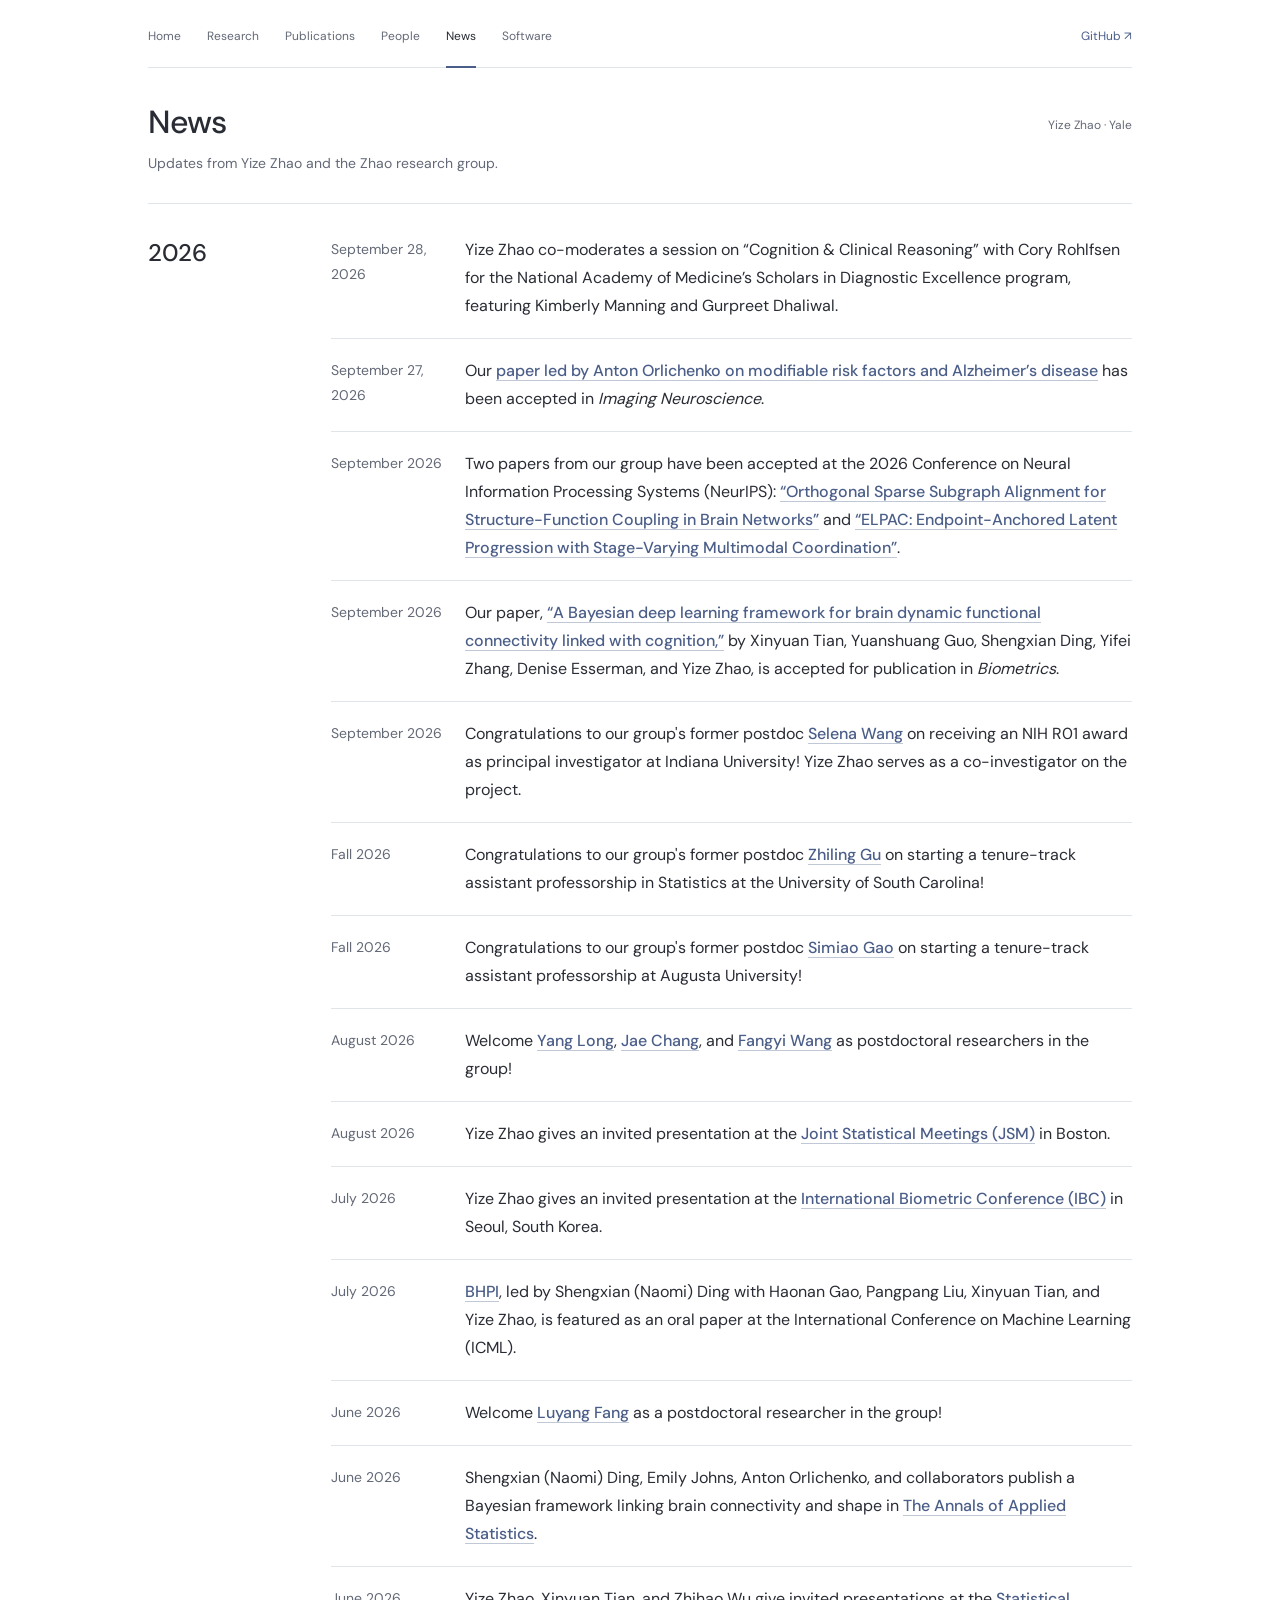
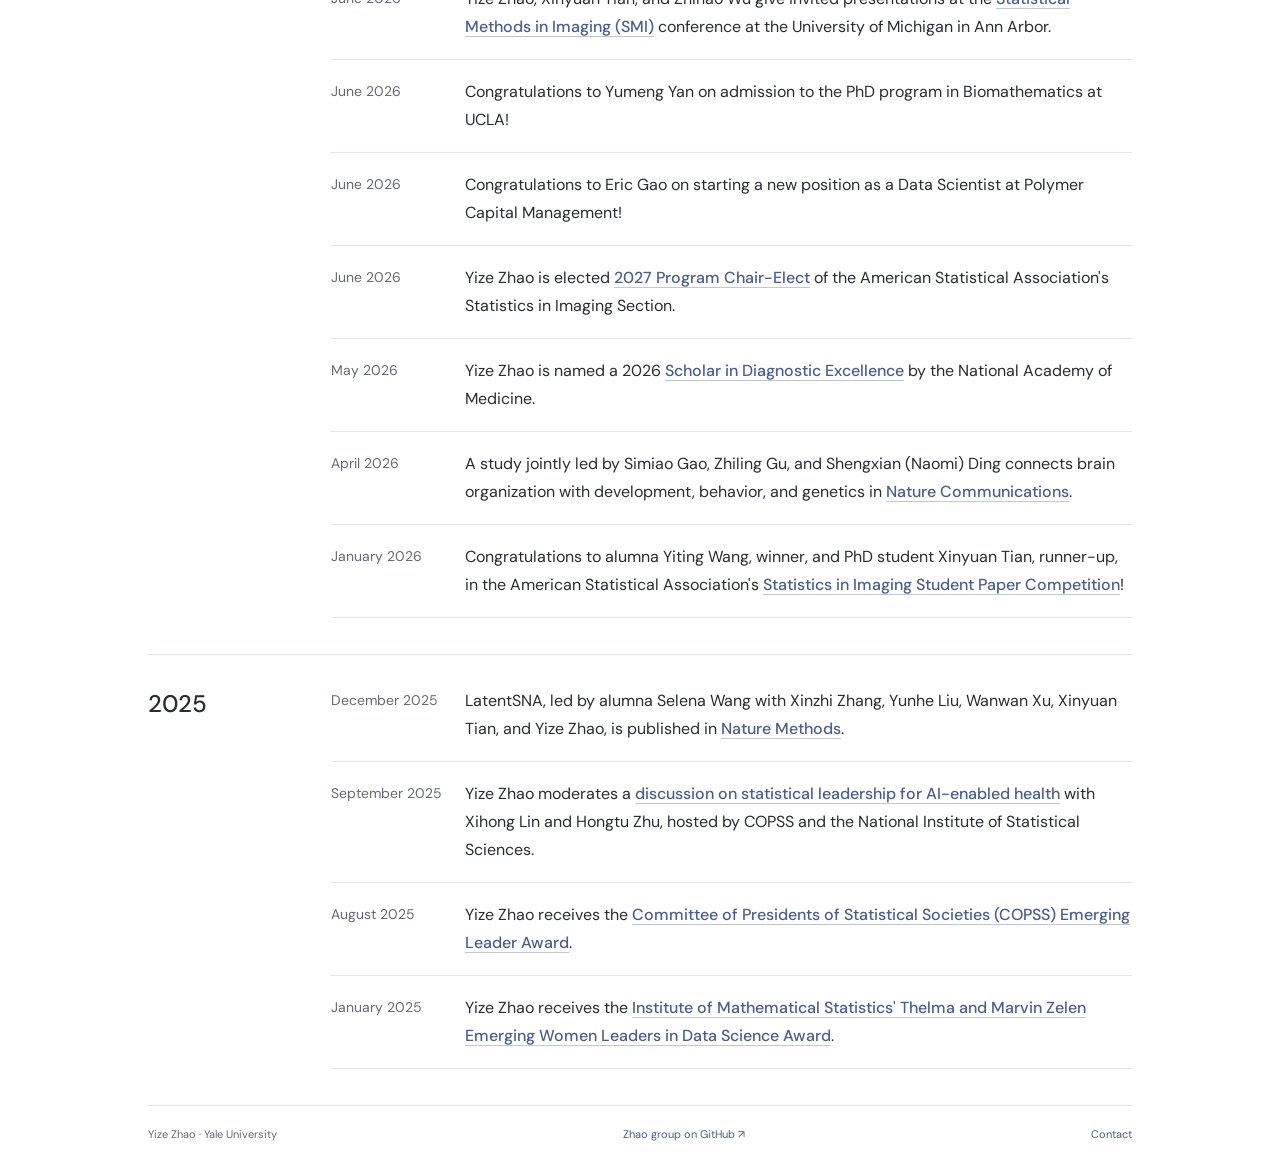
==== news/index.html @ 52394266 "Update Imaging Neuroscience acceptance and NAM session news" ====
<!doctype html>
<html lang="en">
<head>
  <meta charset="utf-8">
  <meta name="viewport" content="width=device-width, initial-scale=1">
  <title>News | Yize Zhao</title>
  <meta name="description" content="Research news, publications, and honors from Yize Zhao and the Zhao group.">
  <link rel="canonical" href="https://www.yizezhao.com/news/">
  <meta property="og:title" content="News | Yize Zhao">
  <meta property="og:description" content="Research news, publications, and honors from Yize Zhao and the Zhao group.">
  <meta property="og:type" content="website">
  <meta property="og:url" content="https://www.yizezhao.com/news/">
  <link rel="icon" type="image/svg+xml" href="/assets/favicon.svg">
  <link rel="stylesheet" href="/assets/site.css">
  <script src="/assets/site.js" defer></script>
</head>
<body>
<a class="skip-link" href="#main-content">Skip to content</a>
<div id="zhao-people-scope" aria-label="Yize Zhao academic website"><div class="z-shell">
<nav aria-label="Personal website navigation" class="z-nav">
<a data-page="home" href="/">Home</a>
<a data-page="research" href="/research/">Research</a>
<a data-page="publications" href="/publications/">Publications</a>
<a data-page="people" href="/team-4/">People</a>
<a aria-current="page" data-page="news" href="/news/">News</a>
<a data-page="software" href="/software/">Software</a>
<a href="https://github.com/Zhao-team" rel="noopener" target="_blank">GitHub ↗</a>
</nav>
<main id="main-content">




<div class="z-page" data-panel="news">
<header class="z-page-header"><div><h1 class="z-page-title">News</h1><p class="z-page-intro">Updates from Yize Zhao and the Zhao research group.</p></div><span class="z-page-byline">Yize Zhao · Yale</span></header>
<section aria-labelledby="news-2026" class="z-section z-news">
<div class="z-section-label"><h2 id="news-2026">2026</h2></div>
<div class="z-news-content"><ol class="z-news-list"><li id="nam-cognition-clinical-reasoning-2026"><time datetime="2026-09-28">September 28, 2026</time><p>Yize Zhao co-moderates a session on “Cognition &amp; Clinical Reasoning” with Cory Rohlfsen for the National Academy of Medicine’s Scholars in Diagnostic Excellence program, featuring Kimberly Manning and Gurpreet Dhaliwal.</p></li>
<li id="imag-acceptance-2026"><time datetime="2026-09-27">September 27, 2026</time><p>Our <a href="/publications/#orlichenko-imaging-neuroscience-2026">paper led by Anton Orlichenko on modifiable risk factors and Alzheimer’s disease</a> has been accepted in <em>Imaging Neuroscience</em>.</p></li>
<li id="neurips-2026"><time datetime="2026-09">September 2026</time><p>Two papers from our group have been accepted at the 2026 Conference on Neural Information Processing Systems (NeurIPS): <a href="/publications/#gao-neurips-2026">“Orthogonal Sparse Subgraph Alignment for Structure-Function Coupling in Brain Networks”</a> and <a href="/publications/#ding-neurips-2026">“ELPAC: Endpoint-Anchored Latent Progression with Stage-Varying Multimodal Coordination”</a>.</p></li>
<li><time datetime="2026-09">September 2026</time><p>Our paper, <a href="/publications/#tian-biometrics-2026">“A Bayesian deep learning framework for brain dynamic functional connectivity linked with cognition,”</a> by Xinyuan Tian, Yuanshuang Guo, Shengxian Ding, Yifei Zhang, Denise Esserman, and Yize Zhao, is accepted for publication in <em>Biometrics</em>.</p></li>
<li><time datetime="2026-09">September 2026</time><p>Congratulations to our group's former postdoc <a href="https://selenashuowang.github.io/cv/" rel="noopener" target="_blank">Selena Wang</a> on receiving an NIH R01 award as principal investigator at Indiana University! Yize Zhao serves as a co-investigator on the project.</p></li>
<li><time datetime="2026">Fall 2026</time><p>Congratulations to our group's former postdoc <a href="https://www.guzhiling.com/" rel="noopener" target="_blank">Zhiling Gu</a> on starting a tenure-track assistant professorship in Statistics at the University of South Carolina!</p></li>
<li><time datetime="2026">Fall 2026</time><p>Congratulations to our group's former postdoc <a href="https://www.augusta.edu/sph/faculty" rel="noopener" target="_blank">Simiao Gao</a> on starting a tenure-track assistant professorship at Augusta University!</p></li>
<li><time datetime="2026-08">August 2026</time><p>Welcome <a href="https://ylong-chn.github.io/" rel="noopener" target="_blank">Yang Long</a>, <a href="https://jaehochang92.github.io/" rel="noopener" target="_blank">Jae Chang</a>, and <a href="https://fw258.github.io/" rel="noopener" target="_blank">Fangyi Wang</a> as postdoctoral researchers in the group!</p></li>
<li><time datetime="2026-08">August 2026</time><p>Yize Zhao gives an invited presentation at the <a href="https://ww3.aievolution.com/JSMAnnual2026/Events/viewEv?ev=5503" rel="noopener" target="_blank">Joint Statistical Meetings (JSM)</a> in Boston.</p></li>
<li><time datetime="2026-07">July 2026</time><p>Yize Zhao gives an invited presentation at the <a href="https://www.ibc2026.org/ibc2026/events/is26" rel="noopener" target="_blank">International Biometric Conference (IBC)</a> in Seoul, South Korea.</p></li>
<li><time datetime="2026-07">July 2026</time><p><a href="https://naomi-ding.github.io/BHPI/" rel="noopener" target="_blank">BHPI</a>, led by Shengxian (Naomi) Ding with Haonan Gao, Pangpang Liu, Xinyuan Tian, and Yize Zhao, is featured as an oral paper at the International Conference on Machine Learning (ICML).</p></li>
<li><time datetime="2026-06">June 2026</time><p>Welcome <a href="https://luyangfang.github.io/" rel="noopener" target="_blank">Luyang Fang</a> as a postdoctoral researcher in the group!</p></li>
<li><time datetime="2026-06">June 2026</time><p>Shengxian (Naomi) Ding, Emily Johns, Anton Orlichenko, and collaborators publish a Bayesian framework linking brain connectivity and shape in <a href="https://doi.org/10.1214/26-AOAS2154" rel="noopener" target="_blank">The Annals of Applied Statistics</a>.</p></li>
<li><time datetime="2026-06">June 2026</time><p>Yize Zhao, Xinyuan Tian, and Zhihao Wu give invited presentations at the <a href="https://asa-sii.github.io/website/ASA-SII-2026/" rel="noopener" target="_blank">Statistical Methods in Imaging (SMI)</a> conference at the University of Michigan in Ann Arbor.</p></li>
<li><time datetime="2026-06">June 2026</time><p>Congratulations to Yumeng Yan on admission to the PhD program in Biomathematics at UCLA!</p></li>
<li><time datetime="2026-06">June 2026</time><p>Congratulations to Eric Gao on starting a new position as a Data Scientist at Polymer Capital Management!</p></li>
<li><time datetime="2026-06">June 2026</time><p>Yize Zhao is elected <a href="https://www.amstat.org/docs/default-source/amstat-documents/2026-asa-election-results.pdf?sfvrsn=d8f9cc59_1" rel="noopener" target="_blank">2027 Program Chair-Elect</a> of the American Statistical Association's Statistics in Imaging Section.</p></li>
<li><time datetime="2026-05">May 2026</time><p>Yize Zhao is named a 2026 <a href="https://nam.edu/news-and-insights/national-academy-of-medicine-names-10-scholars-in-diagnostic-excellence-for-2026/" rel="noopener" target="_blank">Scholar in Diagnostic Excellence</a> by the National Academy of Medicine.</p></li>
<li><time datetime="2026-04">April 2026</time><p>A study jointly led by Simiao Gao, Zhiling Gu, and Shengxian (Naomi) Ding connects brain organization with development, behavior, and genetics in <a href="https://www.nature.com/articles/s41467-026-71719-y" rel="noopener" target="_blank">Nature Communications</a>.</p></li>
<li><time datetime="2026-01">January 2026</time><p>Congratulations to alumna Yiting Wang, winner, and PhD student Xinyuan Tian, runner-up, in the American Statistical Association's <a href="https://www.statsinimaging.org/jsm_competitions/" rel="noopener" target="_blank">Statistics in Imaging Student Paper Competition</a>!</p></li></ol></div></section>
<section aria-labelledby="news-2025" class="z-section z-news">
<div class="z-section-label"><h2 id="news-2025">2025</h2></div>
<div class="z-news-content"><ol class="z-news-list"><li><time datetime="2025">December 2025</time><p>LatentSNA, led by alumna Selena Wang with Xinzhi Zhang, Yunhe Liu, Wanwan Xu, Xinyuan Tian, and Yize Zhao, is published in <a href="https://www.nature.com/articles/s41592-025-02896-9" rel="noopener" target="_blank">Nature Methods</a>.</p></li>
<li><time datetime="2025-09">September 2025</time><p>Yize Zhao moderates a <a href="https://www.niss.org/news/copss-niss-leadership-webinar-explores-career-development-research-strategy-and-emerging" rel="noopener" target="_blank">discussion on statistical leadership for AI-enabled health</a> with Xihong Lin and Hongtu Zhu, hosted by COPSS and the National Institute of Statistical Sciences.</p></li>
<li><time datetime="2025-08">August 2025</time><p>Yize Zhao receives the <a href="https://imstat.org/2025/08/28/copss-emerging-leader-awards-2025/" rel="noopener" target="_blank">Committee of Presidents of Statistical Societies (COPSS) Emerging Leader Award</a>.</p></li>
<li><time datetime="2025-01">January 2025</time><p>Yize Zhao receives the <a href="https://ysph.yale.edu/ycas/news-article/dr-yize-zhao-receives-award-for-emerging-women-leaders-in-data-science/" rel="noopener" target="_blank">Institute of Mathematical Statistics' Thelma and Marvin Zelen Emerging Women Leaders in Data Science Award</a>.</p></li></ol></div></section>
</div>

</main><footer class="z-footer"><span>Yize Zhao · Yale University</span><a href="https://github.com/Zhao-team" rel="noopener" target="_blank">Zhao group on GitHub ↗</a><a href="mailto:yize.zhao@yale.edu">Contact</a></footer>
</div></div>
</body>
</html>
---- assets/site.css ----
@font-face {
  font-family: 'DM Sans';
  font-style: normal;
  font-weight: 400;
  font-display: swap;
  src: url(dm-sans-400.ttf) format('truetype');
}
@font-face {
  font-family: 'DM Sans';
  font-style: normal;
  font-weight: 500;
  font-display: swap;
  src: url(dm-sans-500.ttf) format('truetype');
}
@font-face {
  font-family: 'DM Sans';
  font-style: normal;
  font-weight: 600;
  font-display: swap;
  src: url(dm-sans-600.ttf) format('truetype');
}
html{scroll-behavior:auto}body{margin:0}button,a{-webkit-tap-highlight-color:transparent}
.skip-link{position:absolute;top:-80px;left:20px;z-index:1000;background:#fff;color:#292c34;padding:12px 18px}.skip-link:focus{top:10px}
:focus-visible{outline:2px solid #4b5e88;outline-offset:5px}

#zhao-people-scope{--z-paper:light-dark(#fff,#191c21);--z-ink:light-dark(#292c34,#f0f0f3);--z-muted:light-dark(#646977,#b6bbc5);--z-link:light-dark(#4b5e88,#aec2eb);--z-rule:light-dark(#e1e4e9,#363c47);--z-soft:light-dark(#f6f7fa,#222730);--z-motion:light-dark(#7483b0,#b6c3ed);--z-warm:light-dark(#c88a75,#e3bba7);--z-art:.72;background:var(--z-paper);color:var(--z-ink);font:15px/1.75 'DM Sans',Arial,sans-serif;container-type:inline-size;overflow-wrap:break-word}
#zhao-people-scope *{box-sizing:border-box}
#zhao-people-scope [hidden]{display:none!important}
#zhao-people-scope h1,#zhao-people-scope h2,#zhao-people-scope h3,#zhao-people-scope h4,#zhao-people-scope p,#zhao-people-scope figure{margin:0;color:inherit}
#zhao-people-scope a{color:var(--z-link);text-decoration:none;text-underline-offset:4px}
#zhao-people-scope a:hover{text-decoration:underline}
#zhao-people-scope button{font:inherit;cursor:pointer}
#zhao-people-scope .z-shell{max-width:1080px;margin:auto;padding:0 48px}
#zhao-people-scope .z-nav{display:flex;gap:26px;align-items:center;flex-wrap:wrap;border-bottom:1px solid var(--z-rule);padding:20px 0 14px}
#zhao-people-scope .z-nav button,#zhao-people-scope .z-nav a{font-size:12px;background:none;color:var(--z-muted);border:0;padding:6px 0;position:relative}
#zhao-people-scope .z-nav [aria-current=page]{color:var(--z-ink)}
#zhao-people-scope .z-nav [aria-current=page]::after{content:'';position:absolute;bottom:-15px;left:0;right:0;height:2px;background:var(--z-link)}
#zhao-people-scope .z-nav a:last-child{margin-left:auto;color:var(--z-link)}
#zhao-people-scope .z-hero{position:relative;isolation:isolate;padding:46px 0 35px}
#zhao-people-scope .z-atmosphere{position:absolute;z-index:-1;inset:0 -48px;pointer-events:none;overflow:hidden;opacity:var(--z-art);mask-image:linear-gradient(90deg,transparent 15%,#000 65%),linear-gradient(#000 85%,transparent 100%);mask-composite:intersect}
#zhao-people-scope .z-atmosphere img{width:100%;height:100%;object-fit:cover;object-position:right center;display:block}
#zhao-people-scope .z-atmosphere canvas{position:absolute;inset:0;width:100%;height:100%;color:var(--z-motion)}
#zhao-people-scope .z-hero-content{position:relative}
#zhao-people-scope .z-identity{display:flex;gap:23px;align-items:center;margin-bottom:25px}
#zhao-people-scope .z-portrait{display:block;width:88px;height:115px;object-fit:cover;border-radius:3px}
#zhao-people-scope h1{font-size:46px;line-height:1.1;letter-spacing:-1.8px;font-weight:500}
#zhao-people-scope h1 span{font-size:17px;letter-spacing:0;font-weight:400;margin-left:5px;color:var(--z-muted)}
#zhao-people-scope .z-position{font-size:15px;margin-top:11px}
#zhao-people-scope .z-affiliation{color:var(--z-muted);font-size:12px;margin-top:3px;line-height:1.65}
#zhao-people-scope .z-bio{max-width:610px;text-wrap:pretty}
#zhao-people-scope .z-bio p+p{margin-top:13px}
#zhao-people-scope .z-bio p{background:linear-gradient(90deg,var(--z-paper) 0%,transparent 100%)}
#zhao-people-scope .z-links{display:flex;gap:9px 21px;flex-wrap:wrap;font-size:12px;margin-top:21px}
#zhao-people-scope .z-motion-button{position:absolute;right:0;bottom:2px;background:var(--z-paper);color:var(--z-muted);font-size:11px;border:1px solid var(--z-rule);border-radius:20px;padding:5px 11px}
#zhao-people-scope .z-section{border-top:1px solid var(--z-rule);padding:28px 0 31px;display:grid;grid-template-columns:155px 1fr;gap:28px}
#zhao-people-scope h2{font-size:19px;line-height:1.4;font-weight:500;letter-spacing:-.35px}
#zhao-people-scope h3{font-size:16px;line-height:1.5;font-weight:500;letter-spacing:-.15px}
#zhao-people-scope h4{font-size:13px;font-weight:500}
#zhao-people-scope .z-section-label a{display:inline-block;font-size:12px;margin-top:9px}
#zhao-people-scope .z-topics{display:grid;gap:23px}
#zhao-people-scope .z-topic{display:grid;grid-template-columns:112px 1fr;gap:21px;align-items:center}
#zhao-people-scope .z-topic img{width:112px;height:74px;object-fit:contain;display:block;background:#fff;padding:3px}
#zhao-people-scope .z-topic p{font-size:13px;color:var(--z-muted);margin-top:4px}
#zhao-people-scope .z-topic small{font-size:11px;color:var(--z-muted);display:block;margin-top:5px}
#zhao-people-scope .z-honors{list-style:none;margin:0;padding:0;display:grid;gap:8px;font-size:13px}
#zhao-people-scope .z-honors span{color:var(--z-muted)}
#zhao-people-scope .z-honors small{font-size:12px;color:var(--z-muted);display:block;margin-top:12px}
#zhao-people-scope .z-group-note p{font-size:14px}
#zhao-people-scope .z-group-note p+p{margin-top:12px}
#zhao-people-scope .z-group-note .z-placement{font-size:12px;color:var(--z-muted)}
#zhao-people-scope .z-footer{border-top:1px solid var(--z-rule);display:flex;justify-content:space-between;gap:16px;flex-wrap:wrap;padding:19px 0 25px;font-size:11px;color:var(--z-muted)}
#zhao-people-scope .z-page{padding-top:37px}
#zhao-people-scope .z-page-header{margin-bottom:27px;display:flex;justify-content:space-between;gap:20px;align-items:start}
#zhao-people-scope .z-page .z-page-title{font-size:32px;letter-spacing:-.9px;margin-bottom:11px}
#zhao-people-scope .z-page-intro{max-width:720px;color:var(--z-muted);font-size:14px}
#zhao-people-scope .z-page-byline{font-size:12px;color:var(--z-muted);white-space:nowrap;padding-top:10px}
#zhao-people-scope .z-jump{display:flex;gap:10px 24px;flex-wrap:wrap;font-size:12px;padding:0 0 25px}
#zhao-people-scope .z-research{border-top:1px solid var(--z-rule);padding:31px 0 37px;scroll-margin-top:20px}
#zhao-people-scope .z-theme-heading{display:flex;gap:19px;align-items:baseline;margin-bottom:13px}
#zhao-people-scope .z-number{font-size:12px;color:var(--z-muted)}
#zhao-people-scope .z-research h3{font-size:24px;letter-spacing:-.6px}
#zhao-people-scope .z-question{font-size:17px;line-height:1.6;margin-bottom:10px;color:var(--z-link)}
#zhao-people-scope .z-research-copy{font-size:14px;color:var(--z-muted);max-width:790px}
#zhao-people-scope .z-paper-figure{margin:24px 0 19px}
#zhao-people-scope .z-image-button{display:block;border:1px solid var(--z-rule);padding:16px;background:#fff;width:100%;cursor:zoom-in;border-radius:2px}
#zhao-people-scope .z-image-button img{width:82%;max-height:300px;object-fit:contain;display:block;margin:auto}
#zhao-people-scope .z-paper-figure.is-expanded .z-image-button{cursor:zoom-out}
#zhao-people-scope .z-paper-figure.is-expanded .z-image-button img{width:100%;max-height:none}
#zhao-people-scope figcaption{font-size:11px;color:var(--z-muted);margin-top:9px;line-height:1.7}
#zhao-people-scope figcaption strong{font-weight:500;color:var(--z-ink)}
#zhao-people-scope .z-figure-action{display:flex;gap:16px;justify-content:space-between;align-items:baseline}
#zhao-people-scope .z-figure-action button{flex-shrink:0;border:0;background:none;color:var(--z-link);font-size:11px;padding:3px 0}
#zhao-people-scope .z-key-label{font-size:11px;font-weight:500;letter-spacing:.09em;text-transform:uppercase;color:var(--z-muted);margin:22px 0 10px}
#zhao-people-scope .z-papers{list-style:none;padding:0;margin:0;display:grid;gap:13px}
#zhao-people-scope .z-papers li{display:grid;grid-template-columns:39px 1fr;gap:14px}
#zhao-people-scope .z-year{font-size:11px;color:var(--z-muted);padding-top:3px}
#zhao-people-scope .z-paper-title{font-size:14px;font-weight:500;color:var(--z-ink)}
#zhao-people-scope .z-paper-meta{font-size:12px;color:var(--z-muted);margin-top:1px}
#zhao-people-scope .z-paper-meta a{margin-left:13px;white-space:nowrap}
#zhao-people-scope .z-research-end{border-top:1px solid var(--z-rule);padding:25px 0 30px;display:flex;gap:15px 30px;flex-wrap:wrap;font-size:13px}
#zhao-people-scope .z-roster{display:grid;grid-template-columns:1fr 1fr;gap:23px 30px}
#zhao-people-scope .z-person p{font-size:12px;color:var(--z-muted);margin-top:5px}
#zhao-people-scope .z-person h3{font-size:15px}
#zhao-people-scope .z-alumni{display:grid;gap:19px}
#zhao-people-scope .z-alumni>div{display:grid;grid-template-columns:150px 1fr;gap:15px;font-size:14px}
#zhao-people-scope .z-alumni p{font-size:12px;color:var(--z-muted)}
#zhao-people-scope .z-note{font-size:12px;color:var(--z-muted);padding:14px 0 25px}
#zhao-people-scope .z-software-row{border-top:1px solid var(--z-rule);padding:23px 0;display:grid;grid-template-columns:180px 1fr;gap:25px}
#zhao-people-scope .z-software-row p{font-size:14px;color:var(--z-muted)}
#zhao-people-scope .z-software-row small{display:block;font-size:11px;color:var(--z-muted);margin-top:4px}
#zhao-people-scope .z-software-row .z-links{margin-top:10px}
#zhao-people-scope .z-invitation{padding:25px 0 30px;border-top:1px solid var(--z-rule);display:grid;grid-template-columns:175px 1fr;gap:28px}
#zhao-people-scope .z-invitation p{font-size:14px;max-width:610px}
#zhao-people-scope .z-invitation p+p{margin-top:12px;color:var(--z-muted)}
#zhao-people-scope .z-contact-line{background:var(--z-soft);padding:21px 25px;margin:0 0 32px;font-size:14px}
#zhao-people-scope .z-contact-line p{font-size:12px;color:var(--z-muted);margin-top:5px}
@container(max-width:800px){#zhao-people-scope .z-shell{padding:0 30px}#zhao-people-scope .z-nav{gap:13px 23px}#zhao-people-scope .z-nav a:last-child{margin-left:0}#zhao-people-scope .z-atmosphere{inset:0 -30px;opacity:calc(var(--z-art)*.62)}#zhao-people-scope .z-bio{max-width:540px}#zhao-people-scope .z-section{grid-template-columns:133px 1fr;gap:22px}#zhao-people-scope .z-topic{grid-template-columns:90px 1fr;gap:16px}#zhao-people-scope .z-topic img{width:90px;height:69px}#zhao-people-scope .z-page-byline{display:none}#zhao-people-scope .z-alumni>div{grid-template-columns:1fr;gap:2px}}
@container(max-width:600px){#zhao-people-scope .z-atmosphere img{object-fit:contain;object-position:right top}#zhao-people-scope .z-shell{padding:0 22px}#zhao-people-scope .z-nav{gap:7px 23px;padding-top:14px}#zhao-people-scope .z-nav button,#zhao-people-scope .z-nav a{padding:8px 0}#zhao-people-scope .z-nav [aria-current=page]::after{bottom:2px}#zhao-people-scope .z-hero{padding:29px 0 50px}#zhao-people-scope .z-atmosphere{inset:0 -22px;opacity:calc(var(--z-art)*.42);mask-image:linear-gradient(90deg,transparent,#000 80%),linear-gradient(#000 80%,transparent);mask-composite:intersect}#zhao-people-scope .z-identity{gap:17px;margin-bottom:24px}#zhao-people-scope .z-portrait{width:67px;height:90px}#zhao-people-scope h1{font-size:34px;letter-spacing:-1.2px}#zhao-people-scope h1 span{font-size:14px;margin-left:2px}#zhao-people-scope .z-position{font-size:12px;line-height:1.6;margin-top:8px}#zhao-people-scope .z-affiliation{font-size:11px}#zhao-people-scope .z-bio p{font-size:14px}#zhao-people-scope .z-links{gap:8px 18px}#zhao-people-scope .z-section{grid-template-columns:1fr;gap:19px;padding:25px 0}#zhao-people-scope .z-section-label{display:flex;justify-content:space-between;align-items:baseline;gap:15px}#zhao-people-scope .z-section-label a{margin:0}#zhao-people-scope .z-topic{grid-template-columns:78px 1fr;gap:15px}#zhao-people-scope .z-topic img{width:78px;height:73px}#zhao-people-scope .z-topic h3{font-size:15px}#zhao-people-scope .z-topic small{display:none}#zhao-people-scope .z-topic p{font-size:12px}#zhao-people-scope .z-page{padding-top:28px}#zhao-people-scope .z-page .z-page-title{font-size:28px}#zhao-people-scope .z-theme-heading{gap:13px}#zhao-people-scope .z-research h3{font-size:22px}#zhao-people-scope .z-question{font-size:16px}#zhao-people-scope .z-image-button{padding:7px}#zhao-people-scope .z-figure-action{display:block}#zhao-people-scope .z-figure-action button{padding:8px 0}#zhao-people-scope .z-research{padding:27px 0}#zhao-people-scope .z-papers li{grid-template-columns:32px 1fr;gap:9px}#zhao-people-scope .z-paper-title{font-size:13px}#zhao-people-scope .z-paper-meta a{margin-left:8px}#zhao-people-scope .z-roster{grid-template-columns:1fr}#zhao-people-scope .z-software-row,#zhao-people-scope .z-invitation{grid-template-columns:1fr;gap:9px}#zhao-people-scope .z-contact-line{padding:18px}#zhao-people-scope .z-motion-button{bottom:14px}}
@media(prefers-color-scheme:dark){#zhao-people-scope .z-atmosphere img{filter:invert(1) hue-rotate(180deg);mix-blend-mode:screen}}
@media(prefers-reduced-motion:reduce){#zhao-people-scope *{scroll-behavior:auto!important;transition:none!important}}
#zhao-people-scope .z-bio{max-width:690px}
#zhao-people-scope .z-bio strong{font-weight:500}
#zhao-people-scope .z-personal-copy{font-size:14px;max-width:690px}
#zhao-people-scope .z-personal-copy p+p{margin-top:14px}
#zhao-people-scope .z-dated-honors{gap:17px}
#zhao-people-scope .z-dated-honors li{display:grid;grid-template-columns:45px 1fr;gap:10px}
#zhao-people-scope .z-dated-honors small{margin-top:0;font-size:12px}
#zhao-people-scope .z-eyebrow{font-size:11px;letter-spacing:.1em;text-transform:uppercase;color:var(--z-muted);margin-bottom:9px}
#zhao-people-scope .z-research-index{display:grid;grid-template-columns:1fr 1fr;gap:0 35px;padding:0 0 30px}
#zhao-people-scope .z-research-index a{display:flex;gap:13px;padding:13px 0;border-bottom:1px solid var(--z-rule);font-size:13px}
#zhao-people-scope .z-research-index span{color:var(--z-muted);font-size:11px}
#zhao-people-scope .z-research-copy p+p{margin-top:12px}
#zhao-people-scope .z-research{padding-top:35px;padding-bottom:40px}
#zhao-people-scope .z-research .z-question{margin-bottom:12px;color:var(--z-link)}
#zhao-people-scope .z-current-work{display:grid;grid-template-columns:1fr 1fr;gap:30px;margin:26px 0 23px}
#zhao-people-scope .z-current-work>div{border-top:2px solid var(--z-rule);padding-top:12px}
#zhao-people-scope .z-current-work h4{font-size:15px;margin:5px 0 7px}
#zhao-people-scope .z-current-work p{font-size:13px;line-height:1.7;color:var(--z-muted)}
#zhao-people-scope .z-current-work a{font-size:12px;display:inline-block;margin-top:9px}
#zhao-people-scope .z-status{font-size:11px;color:var(--z-link)}
#zhao-people-scope .z-papers li{grid-template-columns:55px 1fr;gap:13px}
#zhao-people-scope .z-image-button img{width:92%;max-height:330px}
#zhao-people-scope .z-concept{margin:28px 0 24px}
#zhao-people-scope .z-concept>div{background:var(--z-soft);padding:25px 25px 21px;border-radius:3px}
#zhao-people-scope .z-diagram-label{display:block;font-size:11px;line-height:1.55;letter-spacing:.02em;font-weight:500;color:var(--z-muted);margin-bottom:17px}
#zhao-people-scope .z-course-schematic{display:grid;grid-template-columns:1.15fr 1.15fr .7fr;gap:27px;align-items:center}
#zhao-people-scope .z-evidence-lane{display:grid;grid-template-columns:64px repeat(5,1fr);gap:8px;align-items:center;margin-bottom:13px;font-size:11px}
#zhao-people-scope .z-evidence-lane i{display:block;width:7px;height:7px;border-radius:2px;background:var(--z-link)}
#zhao-people-scope .z-evidence-lane i.is-missing{background:transparent;border:1px solid var(--z-rule)}
#zhao-people-scope .z-concept p{font-size:12px;line-height:1.65}
#zhao-people-scope .z-course-input>p,#zhao-people-scope .z-course-curves>p,#zhao-people-scope .z-science-track>p{font-size:11px;color:var(--z-muted);margin-top:16px}
#zhao-people-scope .z-course-curves svg{display:block;width:100%;height:auto;overflow:visible;color:var(--z-link);fill:currentColor}
#zhao-people-scope .z-course-curves .z-band{fill:currentColor;opacity:.13}
#zhao-people-scope .z-course-curves .z-curve{fill:none;stroke:currentColor;stroke-width:2.2}
#zhao-people-scope .z-course-curves .z-alt-curve{fill:none;stroke:var(--z-warm);stroke-width:1.7;stroke-dasharray:4 4}
#zhao-people-scope .z-course-output{border-left:1px solid var(--z-rule);padding-left:22px}
#zhao-people-scope .z-course-output p{line-height:2.1}
#zhao-people-scope .z-course-output p span{display:block}
#zhao-people-scope .z-assessment-schematic{display:grid;grid-template-columns:1fr 1fr 1fr;gap:32px;align-items:start}
#zhao-people-scope .z-assessment-schematic>div>p{margin:8px 0}
#zhao-people-scope .z-evidence-center{border-left:1px solid var(--z-rule);border-right:1px solid var(--z-rule);padding:0 23px}
#zhao-people-scope .z-records{height:53px;display:flex;gap:7px;align-items:center;margin:12px 0 16px}
#zhao-people-scope .z-records i{height:35%;width:12px;background:var(--z-link);opacity:.28}
#zhao-people-scope .z-records i:nth-child(3n){height:65%;opacity:.48}
#zhao-people-scope .z-records i:nth-child(4n){height:95%;opacity:.7}
#zhao-people-scope .z-records i:nth-child(2){height:50%}
#zhao-people-scope .z-records i:nth-child(5){height:80%;opacity:.55}
#zhao-people-scope .z-decision-rule{width:30px;height:1px;background:var(--z-rule);margin:10px 0}
#zhao-people-scope .z-science-schematic{display:grid;grid-template-columns:1.3fr 1fr;gap:45px;align-items:start}
#zhao-people-scope .z-workflow-steps{display:flex;align-items:center;justify-content:space-between;gap:9px;font-size:13px}
#zhao-people-scope .z-workflow-steps b{font-weight:400;color:var(--z-muted)}
#zhao-people-scope .z-science-return{height:15px;margin:5px 18px 0;border:1px solid var(--z-rule);border-top:none;border-radius:0 0 8px 8px}
#zhao-people-scope .z-science-checks{border-left:2px solid var(--z-link);padding-left:23px}
#zhao-people-scope .z-science-checks p+p{margin-top:6px}
#zhao-people-scope .z-full-bibliography{margin:0;padding:0 0 0 24px;display:grid;gap:19px;font-size:14px}
#zhao-people-scope .z-full-bibliography li{padding-left:7px}
#zhao-people-scope .z-full-bibliography li::marker{font-size:11px;color:var(--z-muted)}
#zhao-people-scope .z-bib-authors{font-size:12px;color:var(--z-muted);margin-top:3px}
#zhao-people-scope .z-bib-title{font-weight:500;font-size:14px;line-height:1.65}
#zhao-people-scope .z-bib-meta{font-size:12px;color:var(--z-muted)}
#zhao-people-scope [data-bibliography=published] h3{margin-bottom:22px}
#zhao-people-scope .z-roster .z-person{border-top:1px solid var(--z-rule);padding-top:12px}
@container(max-width:700px){#zhao-people-scope .z-course-schematic{grid-template-columns:1fr 1fr}#zhao-people-scope .z-course-output{grid-column:1/-1;border-left:0;border-top:1px solid var(--z-rule);padding:15px 0 0}#zhao-people-scope .z-course-output .z-diagram-label{margin-bottom:6px}#zhao-people-scope .z-course-output p br{display:none}#zhao-people-scope .z-course-output p br:after{content:' · '}#zhao-people-scope .z-assessment-schematic{gap:18px}#zhao-people-scope .z-evidence-center{padding:0 12px}#zhao-people-scope .z-science-schematic{gap:25px}}
@container(max-width:520px){#zhao-people-scope .z-research-index{grid-template-columns:1fr;padding-bottom:25px}#zhao-people-scope .z-current-work{grid-template-columns:1fr;gap:20px}#zhao-people-scope .z-course-schematic,#zhao-people-scope .z-assessment-schematic,#zhao-people-scope .z-science-schematic{grid-template-columns:1fr;gap:23px}#zhao-people-scope .z-concept>div{padding:22px}#zhao-people-scope .z-course-output{grid-column:auto}#zhao-people-scope .z-diagram-label{margin-bottom:12px}#zhao-people-scope .z-course-curves svg{max-width:310px}#zhao-people-scope .z-evidence-center{border:0;border-top:1px solid var(--z-rule);border-bottom:1px solid var(--z-rule);padding:17px 0}#zhao-people-scope .z-science-checks{padding-left:15px}#zhao-people-scope .z-papers li{grid-template-columns:1fr;gap:0}#zhao-people-scope .z-full-bibliography{padding-left:19px}#zhao-people-scope .z-image-button img{width:100%}}
@media(pointer:coarse){#zhao-people-scope .z-nav button,#zhao-people-scope .z-nav a{min-height:44px;display:inline-flex;align-items:center}#zhao-people-scope .z-links a,#zhao-people-scope .z-jump a{padding:8px 0}#zhao-people-scope .z-enlarge{min-height:44px}}

#zhao-people-scope .z-achievement-list{list-style:none;margin:19px 0;padding:0;display:grid;gap:17px}
#zhao-people-scope .z-achievement-list>li>a{font-weight:500}
#zhao-people-scope .z-achievement-list p{font-size:13px;color:var(--z-muted);margin-top:4px}
#zhao-people-scope .z-compact-list{list-style:none;margin:17px 0 20px;padding:0;display:grid;gap:12px}
#zhao-people-scope .z-compact-list strong{display:block;font-weight:500;font-size:13px}
#zhao-people-scope .z-compact-list span{display:block;font-size:12px;color:var(--z-muted)}
#zhao-people-scope .z-home-contact{margin-top:24px!important;font-size:13px}
#zhao-people-scope .z-with-photo{display:grid;grid-template-columns:76px 1fr;gap:17px;align-items:start}
#zhao-people-scope .z-with-photo>img{width:76px;height:98px;object-fit:cover;border-radius:2px;display:block}
#zhao-people-scope .z-with-photo>div{min-width:0}
#zhao-people-scope .z-person>a,#zhao-people-scope .z-person>div>a{font-size:12px}
#zhao-people-scope .z-alumni-history{display:grid;grid-template-columns:1fr 1fr;gap:22px 29px}
#zhao-people-scope .z-alumni-history>div{border-top:1px solid var(--z-rule);padding-top:12px}
#zhao-people-scope .z-alumni-history h3{font-size:14px}
#zhao-people-scope .z-alumni-history p{font-size:12px;color:var(--z-muted);margin-top:4px}
#zhao-people-scope .z-restored-heading{margin:26px 0 12px;font-weight:500;font-size:16px}
#zhao-people-scope .z-contact-details{font-size:13px;line-height:1.8;margin-top:17px}
@container(max-width:700px){#zhao-people-scope .z-with-photo{grid-template-columns:60px 1fr;gap:13px}#zhao-people-scope .z-with-photo>img{width:60px;height:78px}#zhao-people-scope .z-roster{column-gap:19px}}
@container(max-width:600px){#zhao-people-scope .z-alumni-history{grid-template-columns:1fr}#zhao-people-scope .z-with-photo{grid-template-columns:76px 1fr;gap:17px}#zhao-people-scope .z-with-photo>img{width:76px;height:98px}}

#zhao-people-scope [data-panel="home"] .z-bio{max-width:790px}
#zhao-people-scope [data-panel="home"] .z-bio a{text-decoration:underline;text-decoration-color:color-mix(in srgb,var(--z-link) 32%,transparent);text-decoration-thickness:1px}
#zhao-people-scope [data-panel="home"] .z-bio a:hover{text-decoration-color:var(--z-link)}
#zhao-people-scope .z-home-affiliations{max-width:790px;margin:28px 0 12px}
#zhao-people-scope .z-home-affiliations h2{font-size:12px;letter-spacing:0;color:var(--z-muted);margin-bottom:8px}
#zhao-people-scope .z-home-affiliations ul{display:flex;flex-wrap:wrap;gap:3px 0;list-style:none;margin:0;padding:0;font-size:12px;line-height:1.8}
#zhao-people-scope .z-home-affiliations li{display:inline}
#zhao-people-scope .z-home-affiliations li:not(:last-child)::after{content:'·';margin:0 10px;color:var(--z-muted)}
#zhao-people-scope [data-panel="home"] .z-achievement-list{margin:0}
#zhao-people-scope [data-panel="home"] .z-hero{padding-bottom:42px}
@container(max-width:600px){#zhao-people-scope [data-panel="home"] .z-hero{padding-bottom:55px}#zhao-people-scope .z-home-affiliations{margin-top:24px}}
@media(pointer:coarse){#zhao-people-scope .z-home-affiliations ul{display:block}#zhao-people-scope .z-home-affiliations li{display:block}#zhao-people-scope .z-home-affiliations li::after{display:none}#zhao-people-scope .z-home-affiliations a{display:inline-block;padding:9px 0}}

#zhao-people-scope .z-atmosphere{bottom:auto;height:min(100%,660px)}

#zhao-people-scope .z-hero-content > .z-links{font-size:16px;gap:8px 26px;line-height:1.7;margin-top:24px;font-weight:500}
#zhao-people-scope .z-hero-content > .z-links a{display:inline-flex;align-items:center;min-height:36px}
#zhao-people-scope .z-home-affiliations{margin-top:24px}
#zhao-people-scope .z-home-affiliations h2{font-size:15px;font-weight:500;color:var(--z-ink);margin-bottom:10px}
#zhao-people-scope .z-home-affiliations ul{font-size:15px;line-height:1.8;gap:6px 0}
@container(max-width:600px){#zhao-people-scope .z-hero-content > .z-links{gap:4px 23px}#zhao-people-scope .z-hero-content > .z-links a{min-height:44px}#zhao-people-scope .z-home-affiliations ul{display:block}#zhao-people-scope .z-home-affiliations li{display:block}#zhao-people-scope .z-home-affiliations li::after{display:none}#zhao-people-scope .z-home-affiliations a{display:inline-flex;align-items:center;min-height:44px;padding:6px 0}}

#zhao-people-scope .z-research-publications .z-page-header{align-items:baseline}
#zhao-people-scope .z-research-publications .z-publication-archive{font-size:14px;white-space:nowrap}
#zhao-people-scope .z-research-publications .z-research-index a{font-size:14px}
#zhao-people-scope .z-research-publications .z-research h3{margin-bottom:23px;font-size:22px;line-height:1.4}
#zhao-people-scope .z-research-publications .z-papers{gap:20px}
#zhao-people-scope .z-research-publications .z-paper-title{font-size:15px;line-height:1.6}
#zhao-people-scope .z-research-publications .z-paper-meta{font-size:13px;line-height:1.6;margin-top:4px}
#zhao-people-scope .z-research-publications .z-year{font-size:12px;padding-top:3px}
@container(max-width:600px){#zhao-people-scope .z-research-publications .z-page-header{display:block}#zhao-people-scope .z-research-publications .z-publication-archive{display:inline-flex;align-items:center;min-height:44px;margin-top:7px}#zhao-people-scope .z-research-publications .z-research h3{font-size:20px;margin-bottom:21px}#zhao-people-scope .z-research-publications .z-papers{gap:21px}#zhao-people-scope .z-research-publications .z-year{padding-top:0;margin-bottom:3px}}

#zhao-people-scope .z-research-publications .z-page-intro{font-size:18px;line-height:1.6;color:var(--z-ink)}
#zhao-people-scope .z-research-publications .z-publication-archive{font-size:16px}
#zhao-people-scope .z-research-publications .z-research-index a{font-size:16px;line-height:1.65;padding:15px 0}
#zhao-people-scope .z-research-publications .z-paper-title{font-size:16px;line-height:1.65}
#zhao-people-scope .z-research-publications .z-paper-meta{font-size:14px;line-height:1.65;margin-top:5px}
#zhao-people-scope .z-research-publications .z-year{font-size:14px;padding-top:2px}
#zhao-people-scope .z-research-publications .z-papers{gap:23px}
#zhao-people-scope .z-research-publications .z-research-end{font-size:16px}
@container(max-width:600px){#zhao-people-scope .z-research-publications .z-page-intro{font-size:18px}#zhao-people-scope .z-research-publications .z-year{padding-top:0;margin-bottom:4px}#zhao-people-scope .z-research-publications .z-research-index a{padding:13px 0}}

#zhao-people-scope .z-alumni-list{list-style:none;margin:0;padding:0;display:grid;gap:0}
#zhao-people-scope .z-alumni-list>li{display:grid;grid-template-columns:155px minmax(0,1fr);gap:12px 22px;padding:19px 0;border-bottom:1px solid var(--z-rule)}
#zhao-people-scope .z-alumni-list>li:first-child{padding-top:0}
#zhao-people-scope .z-alumni-list>li:last-child{border-bottom:0;padding-bottom:0}
#zhao-people-scope .z-alumni-list h3{font-size:16px;line-height:1.6;letter-spacing:0}
#zhao-people-scope .z-alumni-list p{font-size:15px;line-height:1.7}
#zhao-people-scope .z-alumni-list .z-alumni-role{font-size:14px;color:var(--z-muted);margin-top:4px}
#zhao-people-scope .z-alumni-list .z-alumni-role:first-child{margin-top:0}
@container(max-width:760px){#zhao-people-scope .z-alumni-list>li{grid-template-columns:1fr;gap:4px;padding:20px 0}}
@media(pointer:coarse){#zhao-people-scope .z-alumni-list h3 a{display:inline-flex;align-items:center;min-height:44px}}


#zhao-people-scope .z-office-location{font-size:15px;line-height:1.7;margin-top:12px;color:var(--z-ink)}

#zhao-people-scope .z-news{padding:32px 0 36px}
#zhao-people-scope .z-news h2{font-size:24px}
#zhao-people-scope .z-news-content{min-width:0}
#zhao-people-scope .z-news-list{list-style:none;margin:0;padding:0;display:grid;gap:0}
#zhao-people-scope .z-news-list>li{display:grid;grid-template-columns:114px minmax(0,1fr);gap:20px;padding:18px 0;border-bottom:1px solid var(--z-rule)}
#zhao-people-scope .z-news-list>li:first-child{padding-top:0}
#zhao-people-scope .z-news-list time{font-size:14px;color:var(--z-muted);line-height:1.8;padding-top:1px}
#zhao-people-scope .z-news-list p{font-size:16px;line-height:1.75}
#zhao-people-scope .z-news-list a{font-weight:500;text-decoration:underline;text-decoration-color:color-mix(in srgb,var(--z-link) 35%,transparent)}
#zhao-people-scope .z-news-list a:hover{text-decoration-color:var(--z-link)}
@container(max-width:760px){#zhao-people-scope .z-news{grid-template-columns:1fr;gap:16px}#zhao-people-scope .z-news-list>li{grid-template-columns:106px minmax(0,1fr);gap:16px}}
@container(max-width:520px){#zhao-people-scope .z-news-list>li{grid-template-columns:1fr;gap:5px;padding:18px 0}#zhao-people-scope .z-news-list p{font-size:15px}#zhao-people-scope .z-news-list time{font-size:14px}}

#zhao-people-scope{color-scheme:light dark;width:100%;min-width:0}
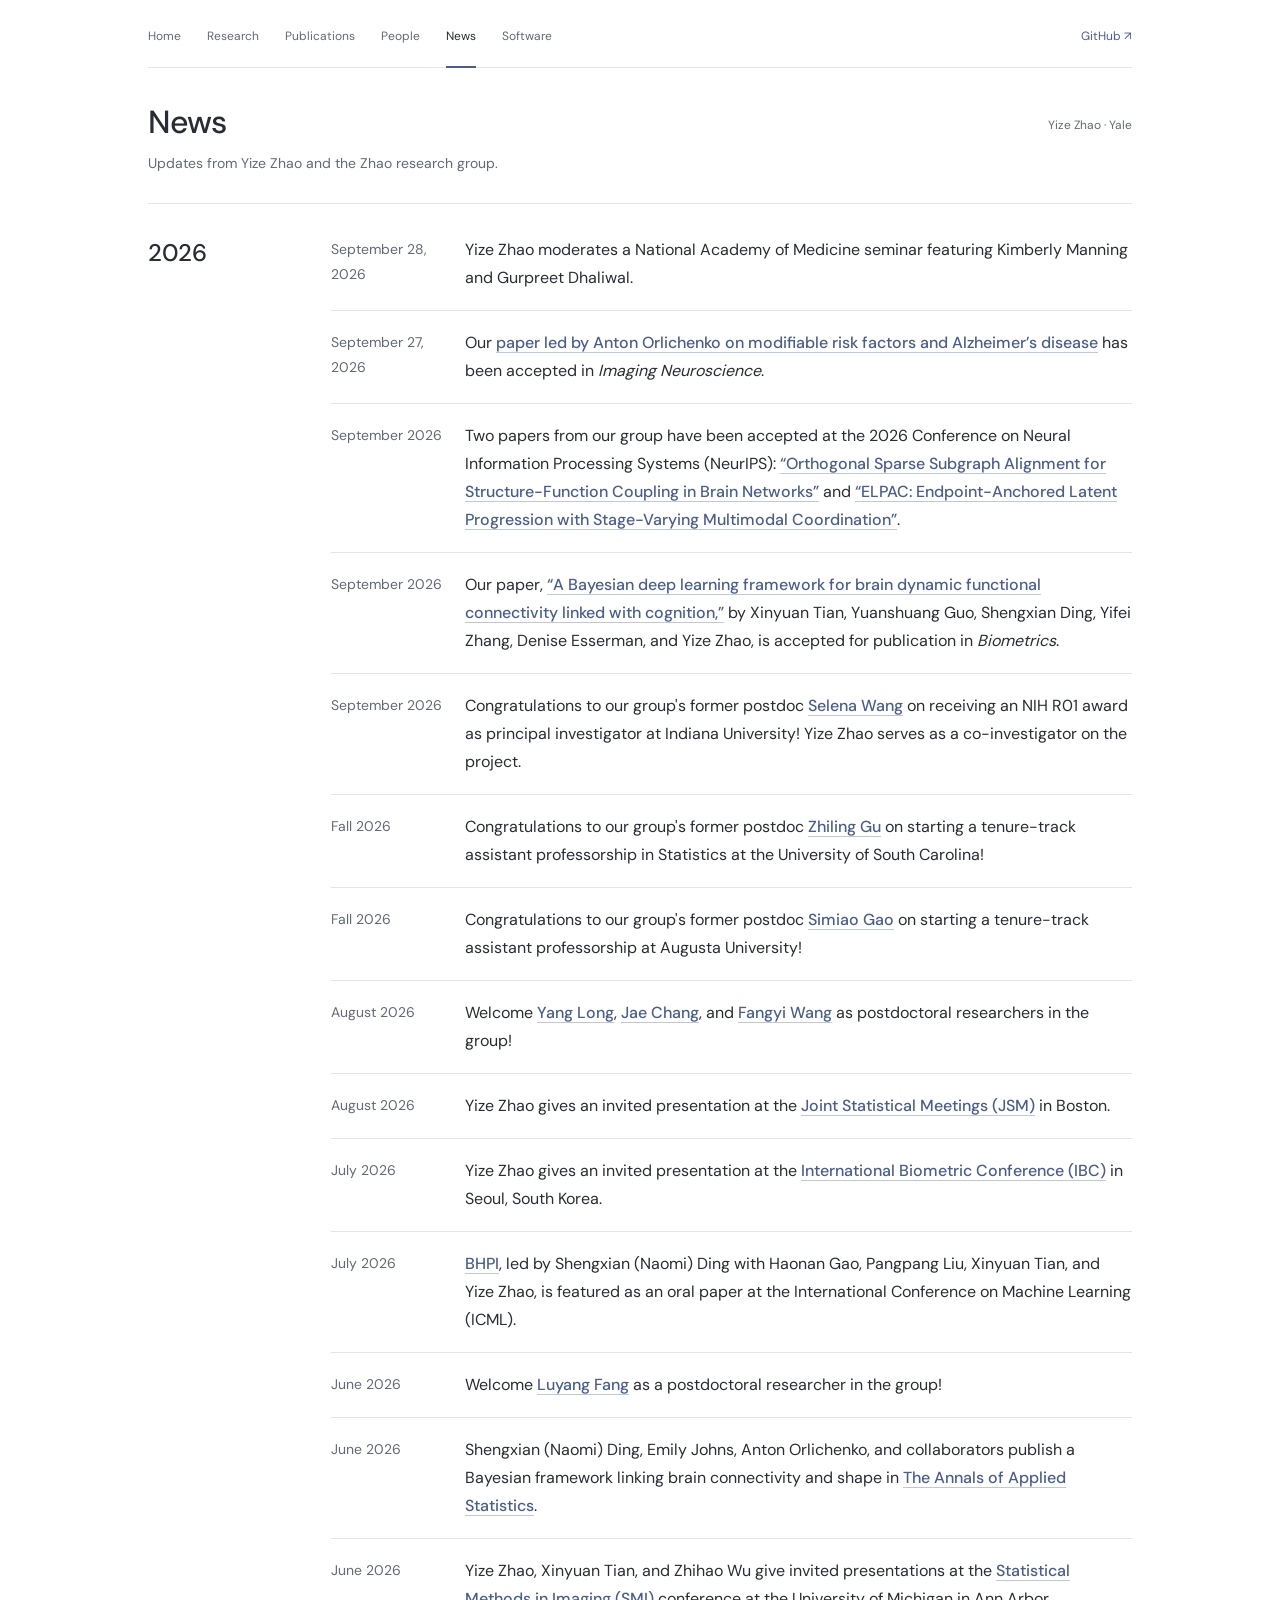
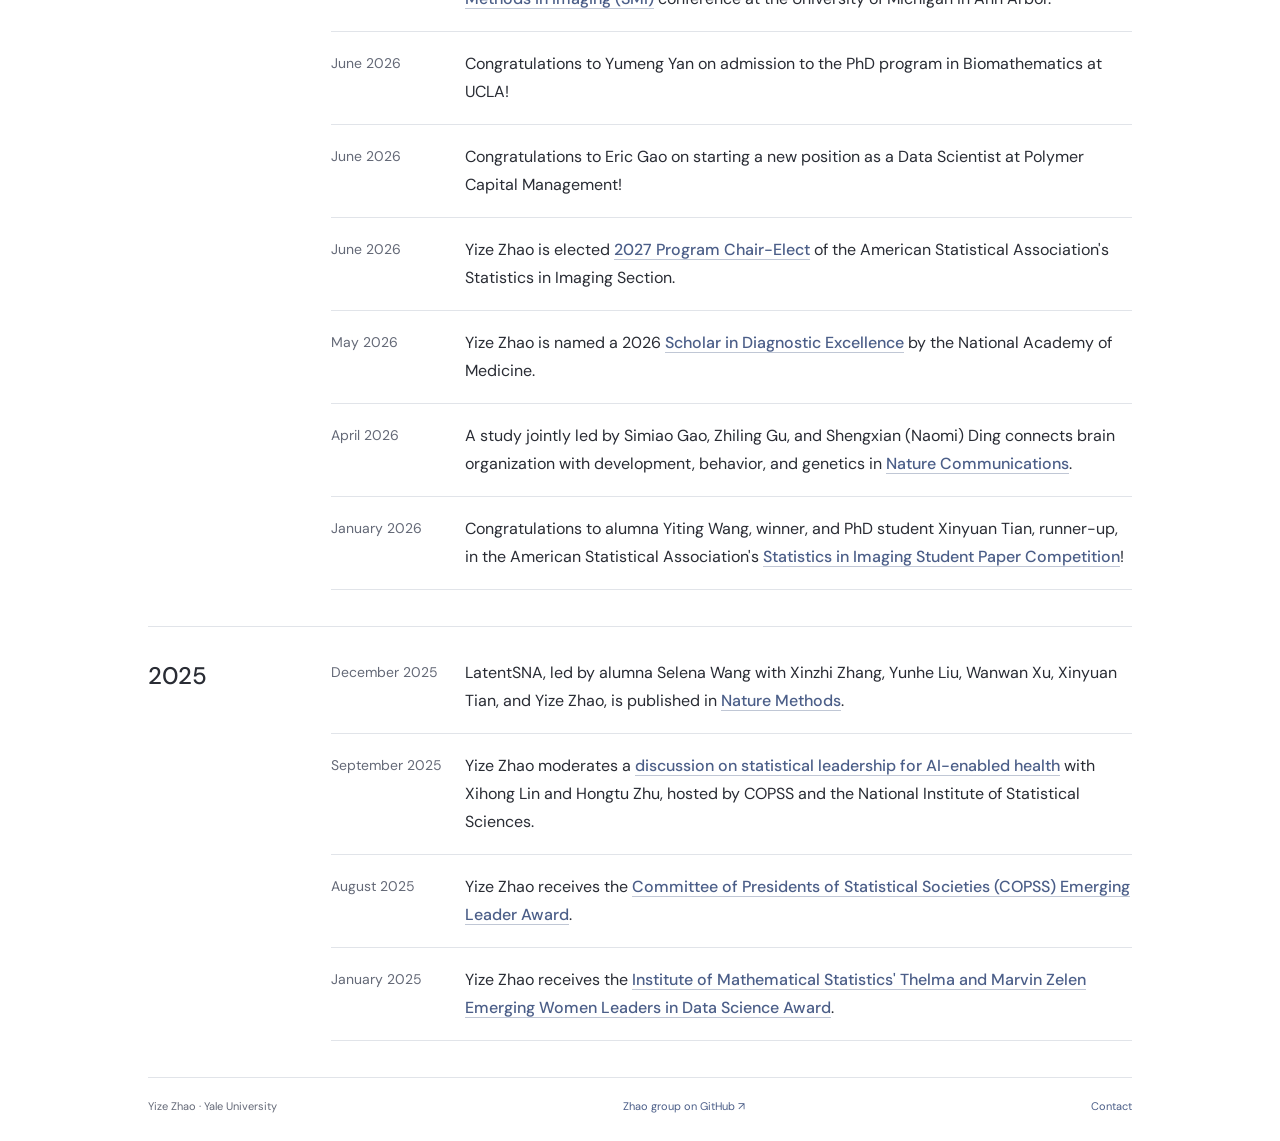
==== commit 8ea60037: "Shorten NAM seminar news" ====
--- a/news/index.html
+++ b/news/index.html
@@ -35,7 +35,7 @@
 <header class="z-page-header"><div><h1 class="z-page-title">News</h1><p class="z-page-intro">Updates from Yize Zhao and the Zhao research group.</p></div><span class="z-page-byline">Yize Zhao · Yale</span></header>
 <section aria-labelledby="news-2026" class="z-section z-news">
 <div class="z-section-label"><h2 id="news-2026">2026</h2></div>
-<div class="z-news-content"><ol class="z-news-list"><li id="nam-cognition-clinical-reasoning-2026"><time datetime="2026-09-28">September 28, 2026</time><p>Yize Zhao co-moderates a session on “Cognition &amp; Clinical Reasoning” with Cory Rohlfsen for the National Academy of Medicine’s Scholars in Diagnostic Excellence program, featuring Kimberly Manning and Gurpreet Dhaliwal.</p></li>
+<div class="z-news-content"><ol class="z-news-list"><li id="nam-cognition-clinical-reasoning-2026"><time datetime="2026-09-28">September 28, 2026</time><p>Yize Zhao moderates a National Academy of Medicine seminar featuring Kimberly Manning and Gurpreet Dhaliwal.</p></li>
 <li id="imag-acceptance-2026"><time datetime="2026-09-27">September 27, 2026</time><p>Our <a href="/publications/#orlichenko-imaging-neuroscience-2026">paper led by Anton Orlichenko on modifiable risk factors and Alzheimer’s disease</a> has been accepted in <em>Imaging Neuroscience</em>.</p></li>
 <li id="neurips-2026"><time datetime="2026-09">September 2026</time><p>Two papers from our group have been accepted at the 2026 Conference on Neural Information Processing Systems (NeurIPS): <a href="/publications/#gao-neurips-2026">“Orthogonal Sparse Subgraph Alignment for Structure-Function Coupling in Brain Networks”</a> and <a href="/publications/#ding-neurips-2026">“ELPAC: Endpoint-Anchored Latent Progression with Stage-Varying Multimodal Coordination”</a>.</p></li>
 <li><time datetime="2026-09">September 2026</time><p>Our paper, <a href="/publications/#tian-biometrics-2026">“A Bayesian deep learning framework for brain dynamic functional connectivity linked with cognition,”</a> by Xinyuan Tian, Yuanshuang Guo, Shengxian Ding, Yifei Zhang, Denise Esserman, and Yize Zhao, is accepted for publication in <em>Biometrics</em>.</p></li>
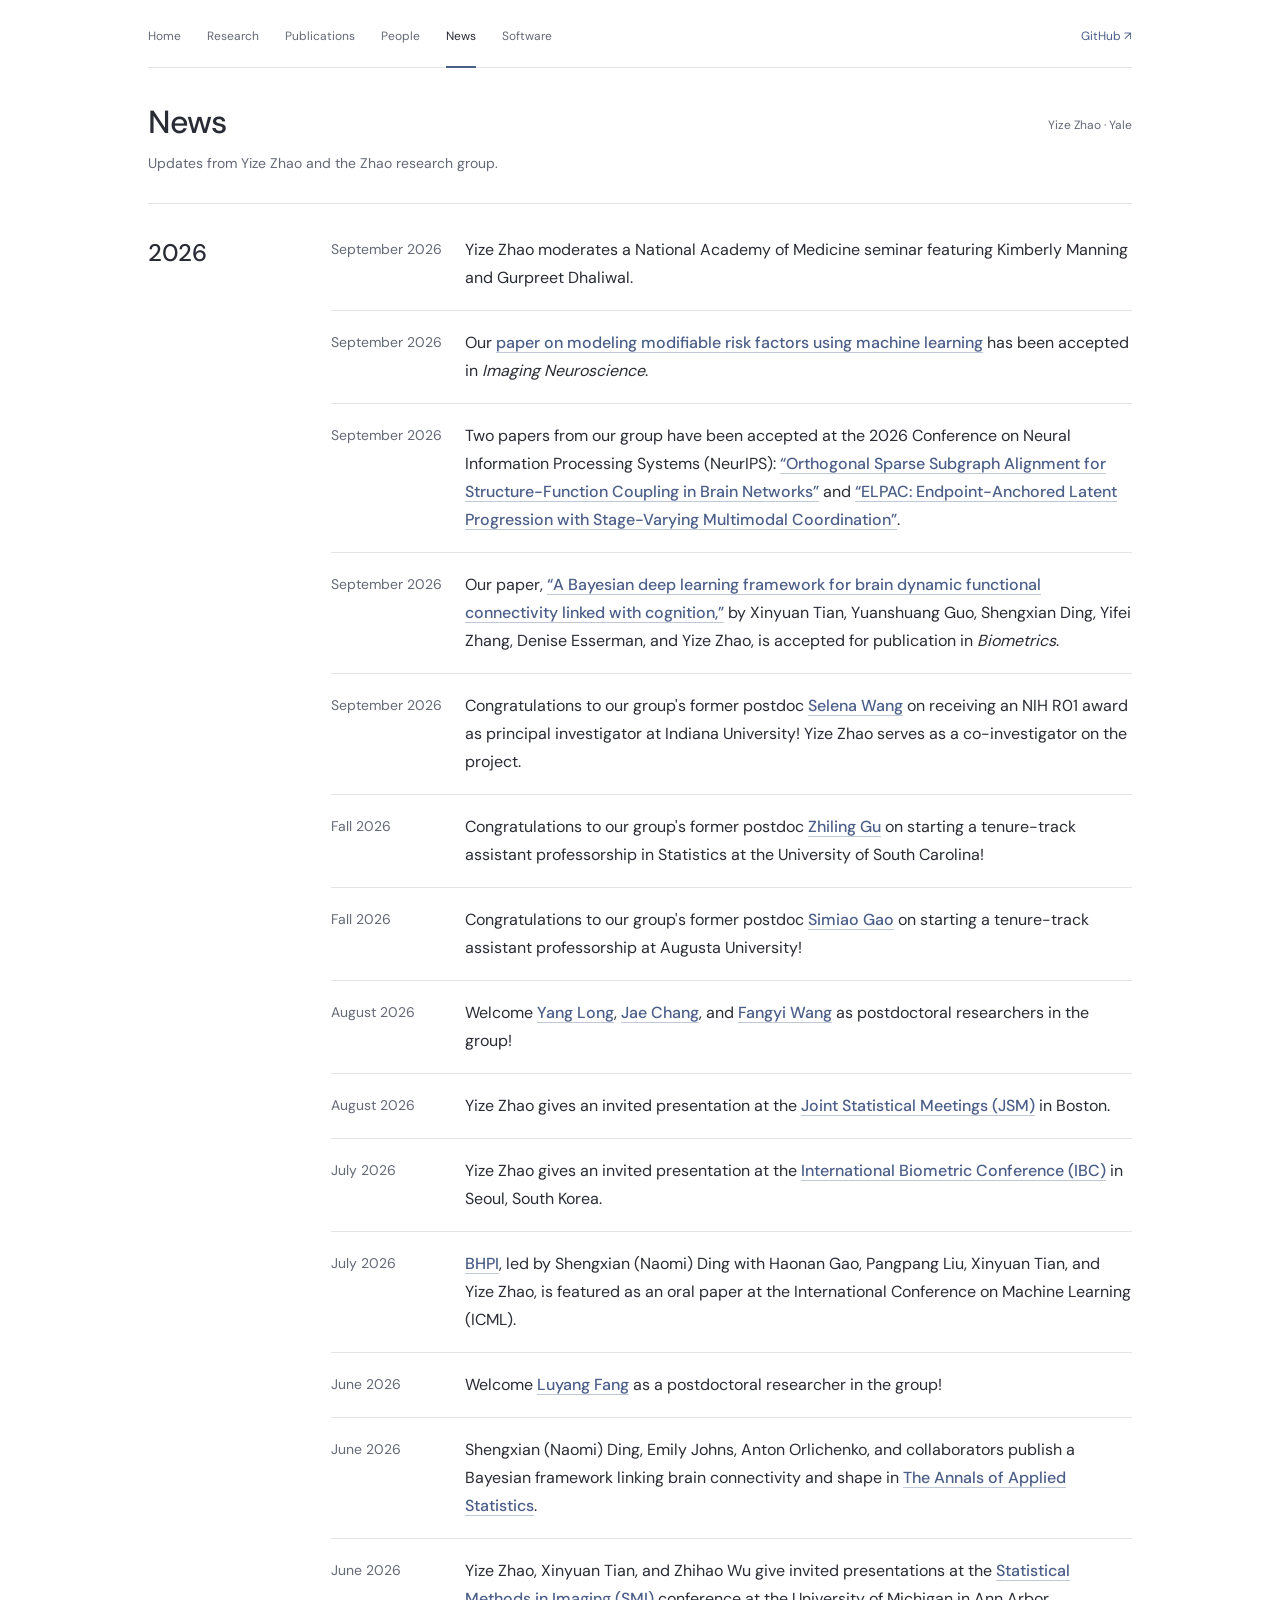
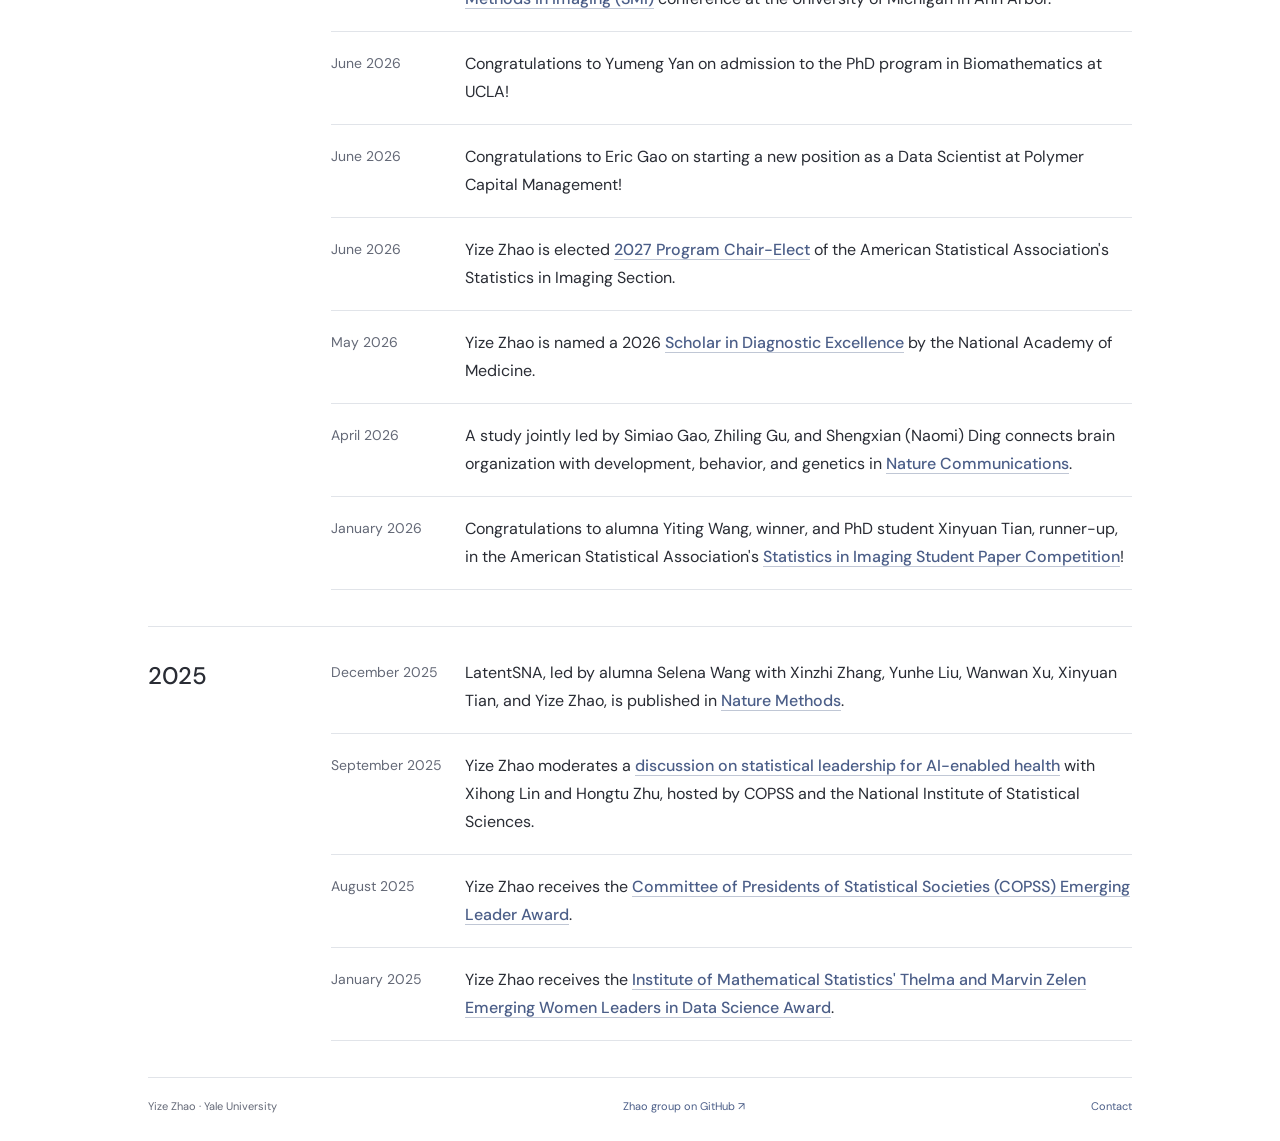
==== commit 0501405a: "Simplify paper news and use month-year dates" ====
--- a/news/index.html
+++ b/news/index.html
@@ -35,8 +35,8 @@
 <header class="z-page-header"><div><h1 class="z-page-title">News</h1><p class="z-page-intro">Updates from Yize Zhao and the Zhao research group.</p></div><span class="z-page-byline">Yize Zhao · Yale</span></header>
 <section aria-labelledby="news-2026" class="z-section z-news">
 <div class="z-section-label"><h2 id="news-2026">2026</h2></div>
-<div class="z-news-content"><ol class="z-news-list"><li id="nam-cognition-clinical-reasoning-2026"><time datetime="2026-09-28">September 28, 2026</time><p>Yize Zhao moderates a National Academy of Medicine seminar featuring Kimberly Manning and Gurpreet Dhaliwal.</p></li>
-<li id="imag-acceptance-2026"><time datetime="2026-09-27">September 27, 2026</time><p>Our <a href="/publications/#orlichenko-imaging-neuroscience-2026">paper led by Anton Orlichenko on modifiable risk factors and Alzheimer’s disease</a> has been accepted in <em>Imaging Neuroscience</em>.</p></li>
+<div class="z-news-content"><ol class="z-news-list"><li id="nam-cognition-clinical-reasoning-2026"><time datetime="2026-09">September 2026</time><p>Yize Zhao moderates a National Academy of Medicine seminar featuring Kimberly Manning and Gurpreet Dhaliwal.</p></li>
+<li id="imag-acceptance-2026"><time datetime="2026-09">September 2026</time><p>Our <a href="/publications/#orlichenko-imaging-neuroscience-2026">paper on modeling modifiable risk factors using machine learning</a> has been accepted in <em>Imaging Neuroscience</em>.</p></li>
 <li id="neurips-2026"><time datetime="2026-09">September 2026</time><p>Two papers from our group have been accepted at the 2026 Conference on Neural Information Processing Systems (NeurIPS): <a href="/publications/#gao-neurips-2026">“Orthogonal Sparse Subgraph Alignment for Structure-Function Coupling in Brain Networks”</a> and <a href="/publications/#ding-neurips-2026">“ELPAC: Endpoint-Anchored Latent Progression with Stage-Varying Multimodal Coordination”</a>.</p></li>
 <li><time datetime="2026-09">September 2026</time><p>Our paper, <a href="/publications/#tian-biometrics-2026">“A Bayesian deep learning framework for brain dynamic functional connectivity linked with cognition,”</a> by Xinyuan Tian, Yuanshuang Guo, Shengxian Ding, Yifei Zhang, Denise Esserman, and Yize Zhao, is accepted for publication in <em>Biometrics</em>.</p></li>
 <li><time datetime="2026-09">September 2026</time><p>Congratulations to our group's former postdoc <a href="https://selenashuowang.github.io/cv/" rel="noopener" target="_blank">Selena Wang</a> on receiving an NIH R01 award as principal investigator at Indiana University! Yize Zhao serves as a co-investigator on the project.</p></li>
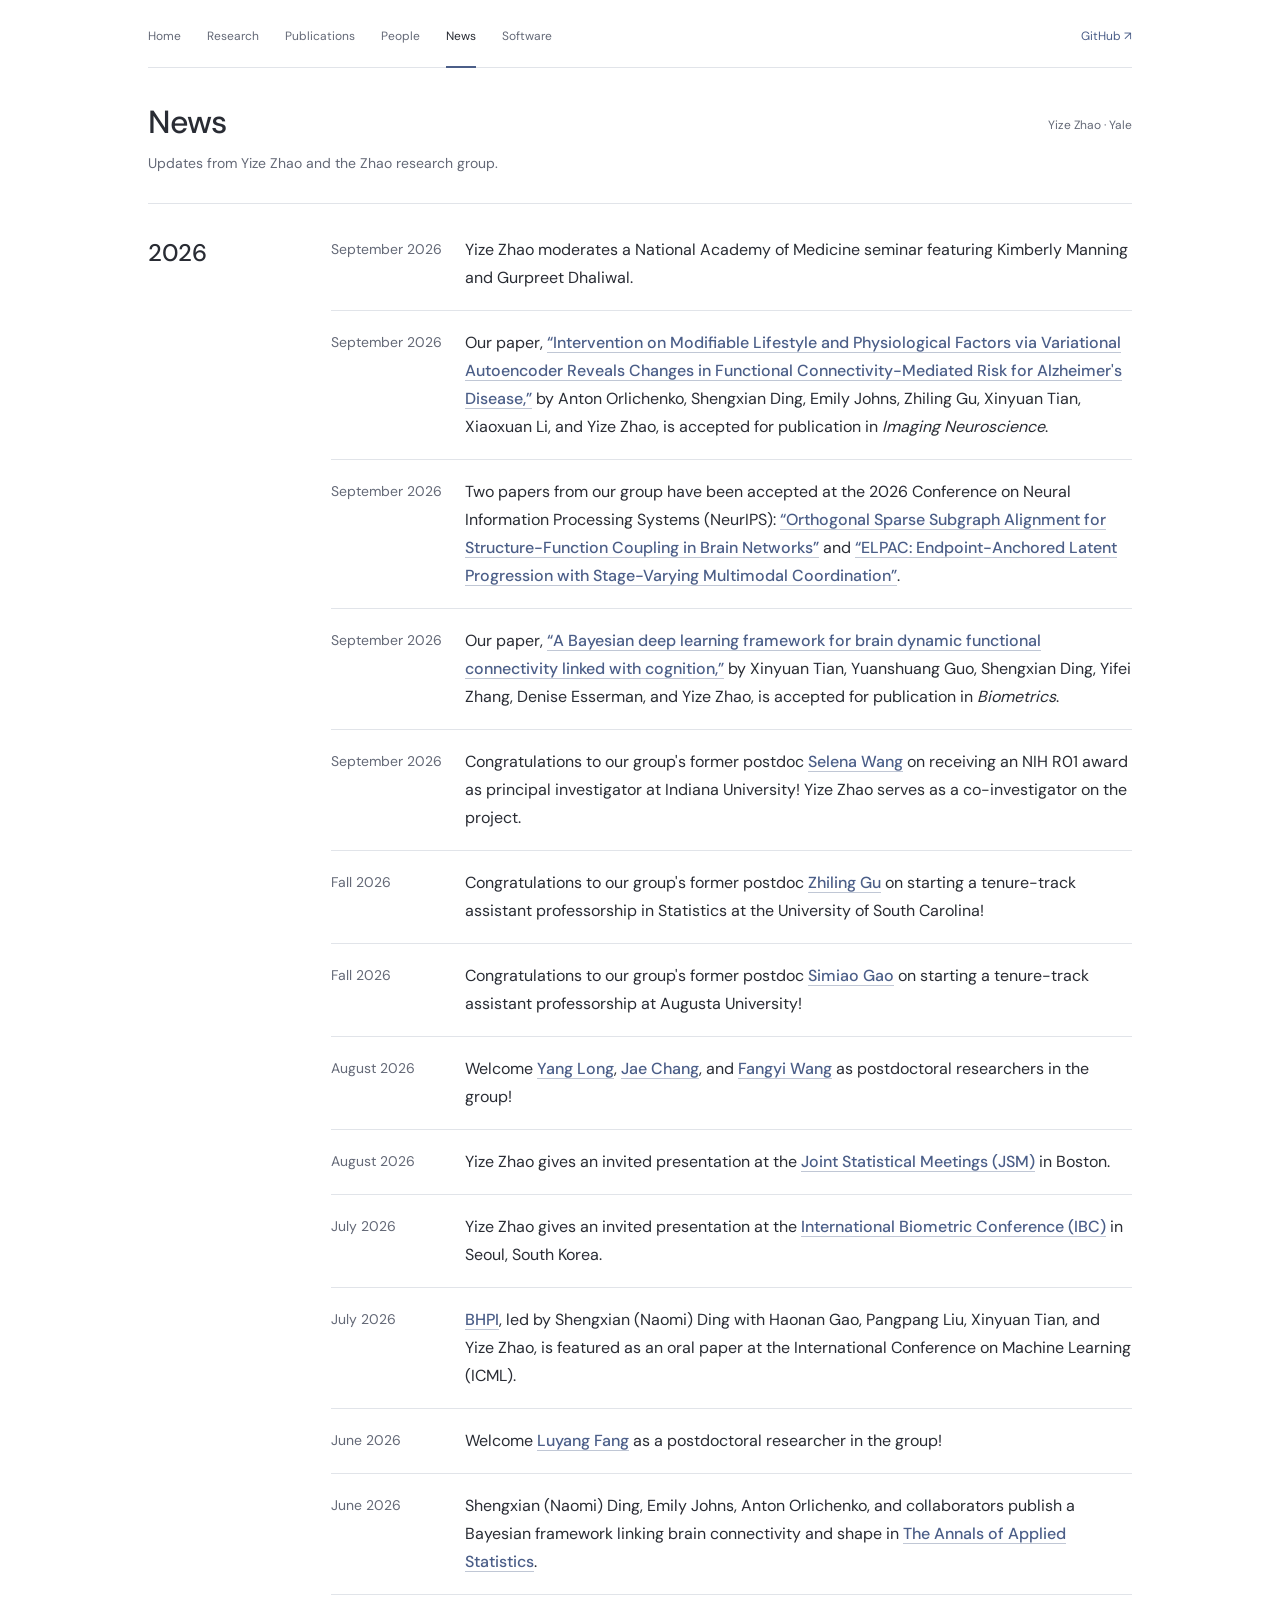
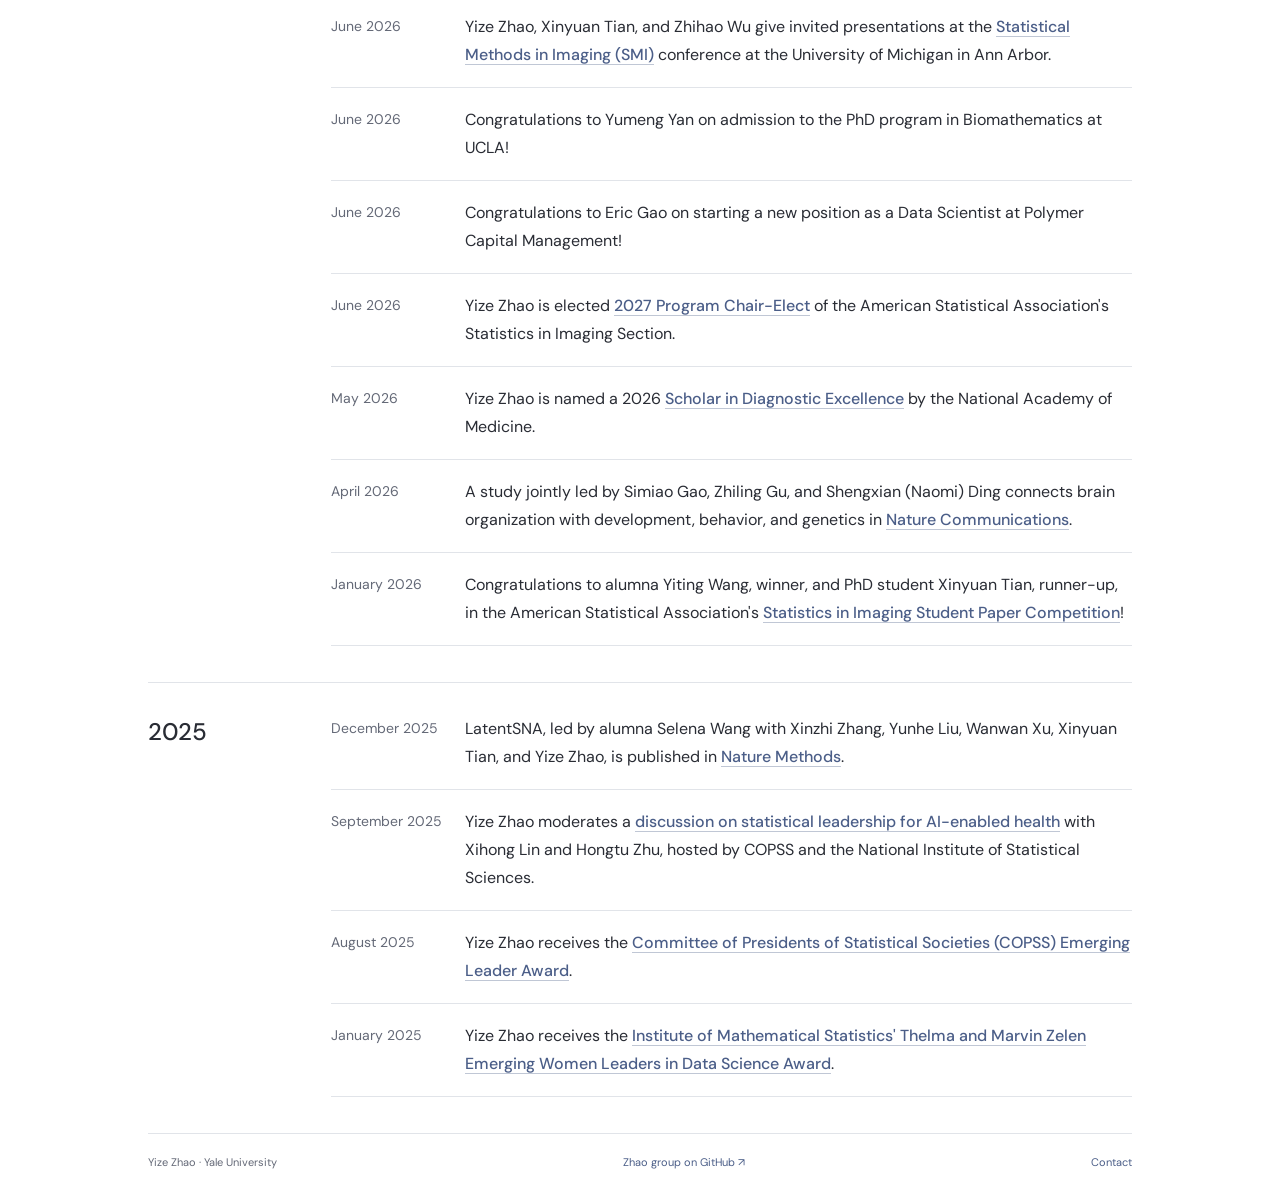
==== commit 66f33a07: "Match Imaging Neuroscience news to Biometrics format" ====
--- a/news/index.html
+++ b/news/index.html
@@ -36,7 +36,7 @@
 <section aria-labelledby="news-2026" class="z-section z-news">
 <div class="z-section-label"><h2 id="news-2026">2026</h2></div>
 <div class="z-news-content"><ol class="z-news-list"><li id="nam-cognition-clinical-reasoning-2026"><time datetime="2026-09">September 2026</time><p>Yize Zhao moderates a National Academy of Medicine seminar featuring Kimberly Manning and Gurpreet Dhaliwal.</p></li>
-<li id="imag-acceptance-2026"><time datetime="2026-09">September 2026</time><p>Our <a href="/publications/#orlichenko-imaging-neuroscience-2026">paper on modeling modifiable risk factors using machine learning</a> has been accepted in <em>Imaging Neuroscience</em>.</p></li>
+<li id="imag-acceptance-2026"><time datetime="2026-09">September 2026</time><p>Our paper, <a href="/publications/#orlichenko-imaging-neuroscience-2026">“Intervention on Modifiable Lifestyle and Physiological Factors via Variational Autoencoder Reveals Changes in Functional Connectivity-Mediated Risk for Alzheimer's Disease,”</a> by Anton Orlichenko, Shengxian Ding, Emily Johns, Zhiling Gu, Xinyuan Tian, Xiaoxuan Li, and Yize Zhao, is accepted for publication in <em>Imaging Neuroscience</em>.</p></li>
 <li id="neurips-2026"><time datetime="2026-09">September 2026</time><p>Two papers from our group have been accepted at the 2026 Conference on Neural Information Processing Systems (NeurIPS): <a href="/publications/#gao-neurips-2026">“Orthogonal Sparse Subgraph Alignment for Structure-Function Coupling in Brain Networks”</a> and <a href="/publications/#ding-neurips-2026">“ELPAC: Endpoint-Anchored Latent Progression with Stage-Varying Multimodal Coordination”</a>.</p></li>
 <li><time datetime="2026-09">September 2026</time><p>Our paper, <a href="/publications/#tian-biometrics-2026">“A Bayesian deep learning framework for brain dynamic functional connectivity linked with cognition,”</a> by Xinyuan Tian, Yuanshuang Guo, Shengxian Ding, Yifei Zhang, Denise Esserman, and Yize Zhao, is accepted for publication in <em>Biometrics</em>.</p></li>
 <li><time datetime="2026-09">September 2026</time><p>Congratulations to our group's former postdoc <a href="https://selenashuowang.github.io/cv/" rel="noopener" target="_blank">Selena Wang</a> on receiving an NIH R01 award as principal investigator at Indiana University! Yize Zhao serves as a co-investigator on the project.</p></li>
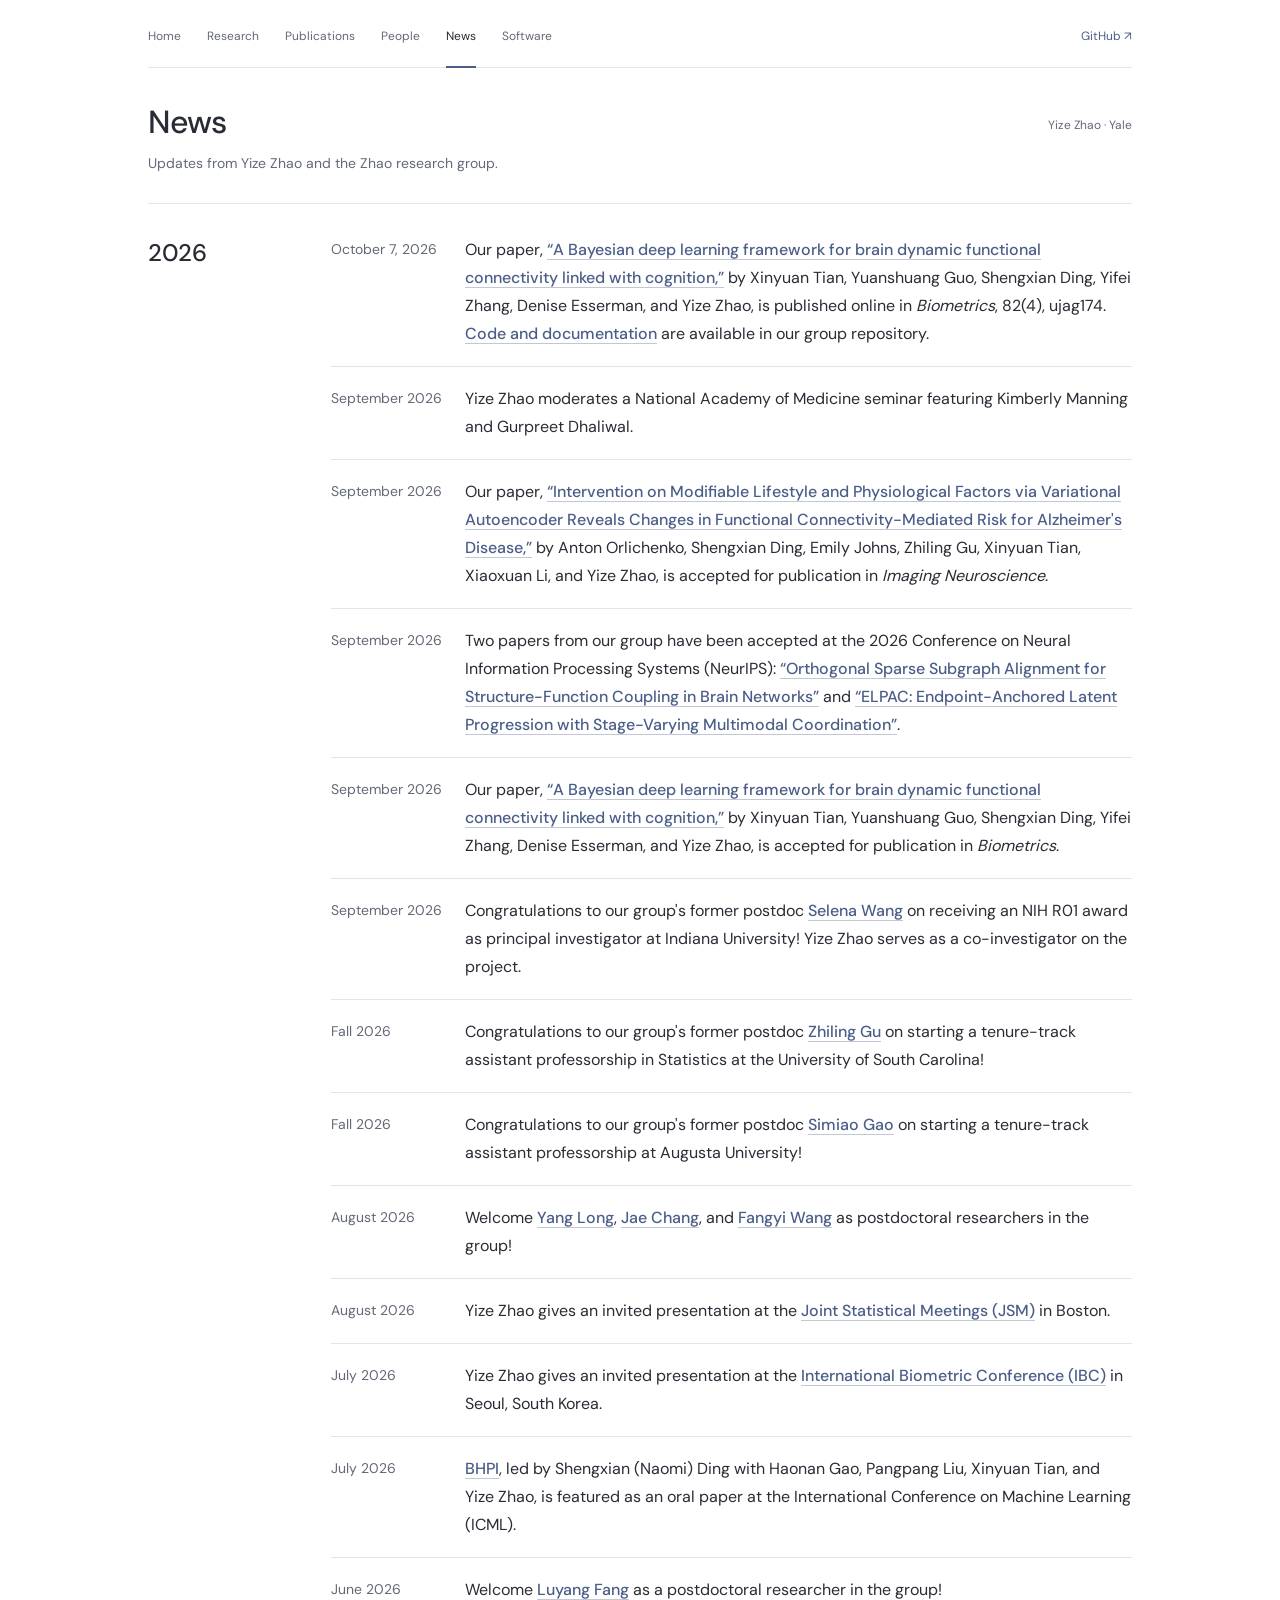
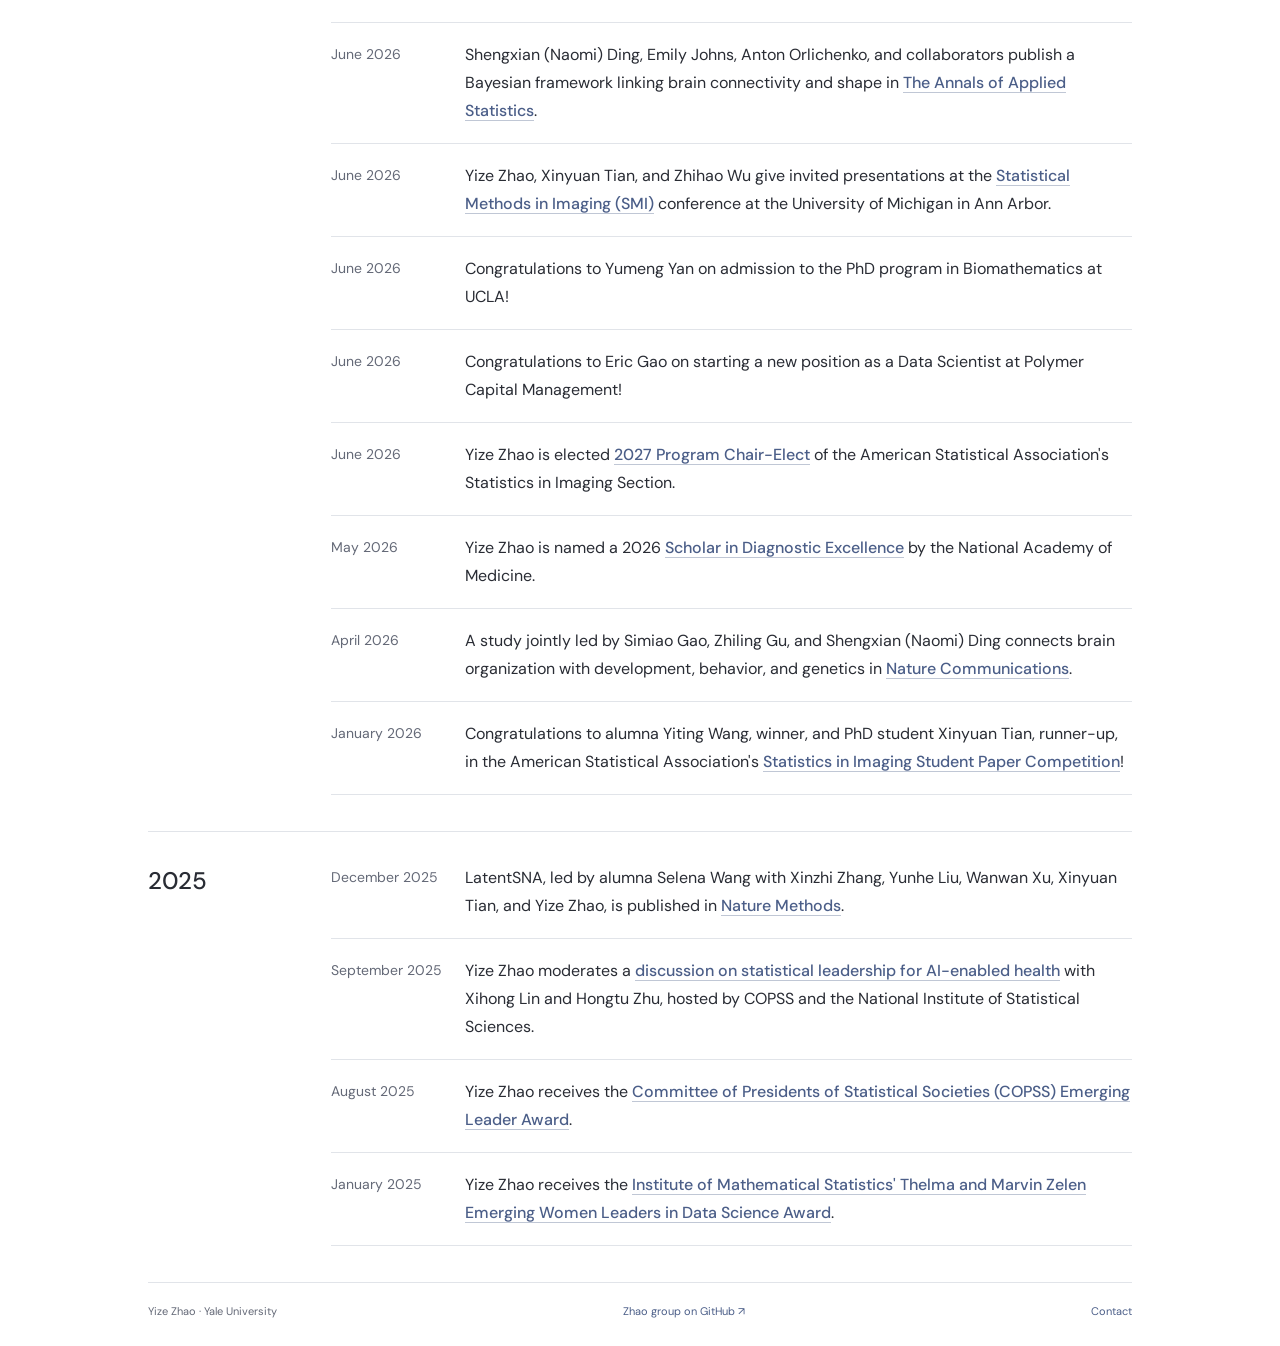
==== commit 04489dab: "Update Biometrics publication and ICML proceedings details" ====
--- a/news/index.html
+++ b/news/index.html
@@ -35,7 +35,8 @@
 <header class="z-page-header"><div><h1 class="z-page-title">News</h1><p class="z-page-intro">Updates from Yize Zhao and the Zhao research group.</p></div><span class="z-page-byline">Yize Zhao · Yale</span></header>
 <section aria-labelledby="news-2026" class="z-section z-news">
 <div class="z-section-label"><h2 id="news-2026">2026</h2></div>
-<div class="z-news-content"><ol class="z-news-list"><li id="nam-cognition-clinical-reasoning-2026"><time datetime="2026-09">September 2026</time><p>Yize Zhao moderates a National Academy of Medicine seminar featuring Kimberly Manning and Gurpreet Dhaliwal.</p></li>
+<div class="z-news-content"><ol class="z-news-list"><li id="bstd-publication-2026"><time datetime="2026-10-07">October 7, 2026</time><p>Our paper, <a href="https://doi.org/10.1093/biomtc/ujag174" rel="noopener" target="_blank">“A Bayesian deep learning framework for brain dynamic functional connectivity linked with cognition,”</a> by Xinyuan Tian, Yuanshuang Guo, Shengxian Ding, Yifei Zhang, Denise Esserman, and Yize Zhao, is published online in <em>Biometrics</em>, 82(4), ujag174. <a href="https://github.com/Zhao-team/bayesian-dynamic-functional-connectivity" rel="noopener" target="_blank">Code and documentation</a> are available in our group repository.</p></li>
+<li id="nam-cognition-clinical-reasoning-2026"><time datetime="2026-09">September 2026</time><p>Yize Zhao moderates a National Academy of Medicine seminar featuring Kimberly Manning and Gurpreet Dhaliwal.</p></li>
 <li id="imag-acceptance-2026"><time datetime="2026-09">September 2026</time><p>Our paper, <a href="/publications/#orlichenko-imaging-neuroscience-2026">“Intervention on Modifiable Lifestyle and Physiological Factors via Variational Autoencoder Reveals Changes in Functional Connectivity-Mediated Risk for Alzheimer's Disease,”</a> by Anton Orlichenko, Shengxian Ding, Emily Johns, Zhiling Gu, Xinyuan Tian, Xiaoxuan Li, and Yize Zhao, is accepted for publication in <em>Imaging Neuroscience</em>.</p></li>
 <li id="neurips-2026"><time datetime="2026-09">September 2026</time><p>Two papers from our group have been accepted at the 2026 Conference on Neural Information Processing Systems (NeurIPS): <a href="/publications/#gao-neurips-2026">“Orthogonal Sparse Subgraph Alignment for Structure-Function Coupling in Brain Networks”</a> and <a href="/publications/#ding-neurips-2026">“ELPAC: Endpoint-Anchored Latent Progression with Stage-Varying Multimodal Coordination”</a>.</p></li>
 <li><time datetime="2026-09">September 2026</time><p>Our paper, <a href="/publications/#tian-biometrics-2026">“A Bayesian deep learning framework for brain dynamic functional connectivity linked with cognition,”</a> by Xinyuan Tian, Yuanshuang Guo, Shengxian Ding, Yifei Zhang, Denise Esserman, and Yize Zhao, is accepted for publication in <em>Biometrics</em>.</p></li>
--- a/assets/site.css
+++ b/assets/site.css
@@ -109,6 +109,10 @@
 #zhao-people-scope .z-software-row p{font-size:14px;color:var(--z-muted)}
 #zhao-people-scope .z-software-row small{display:block;font-size:11px;color:var(--z-muted);margin-top:4px}
 #zhao-people-scope .z-software-row .z-links{margin-top:10px}
+#zhao-people-scope .z-software-section{scroll-margin-top:24px}
+#zhao-people-scope .z-software-section>h2{margin:20px 0 14px;font-size:21px}
+#zhao-people-scope .z-software-section+.z-software-section{margin-top:34px}
+#zhao-people-scope .z-software-section .z-software-row:last-child{padding-bottom:0}
 #zhao-people-scope .z-invitation{padding:25px 0 30px;border-top:1px solid var(--z-rule);display:grid;grid-template-columns:175px 1fr;gap:28px}
 #zhao-people-scope .z-invitation p{font-size:14px;max-width:610px}
 #zhao-people-scope .z-invitation p+p{margin-top:12px;color:var(--z-muted)}
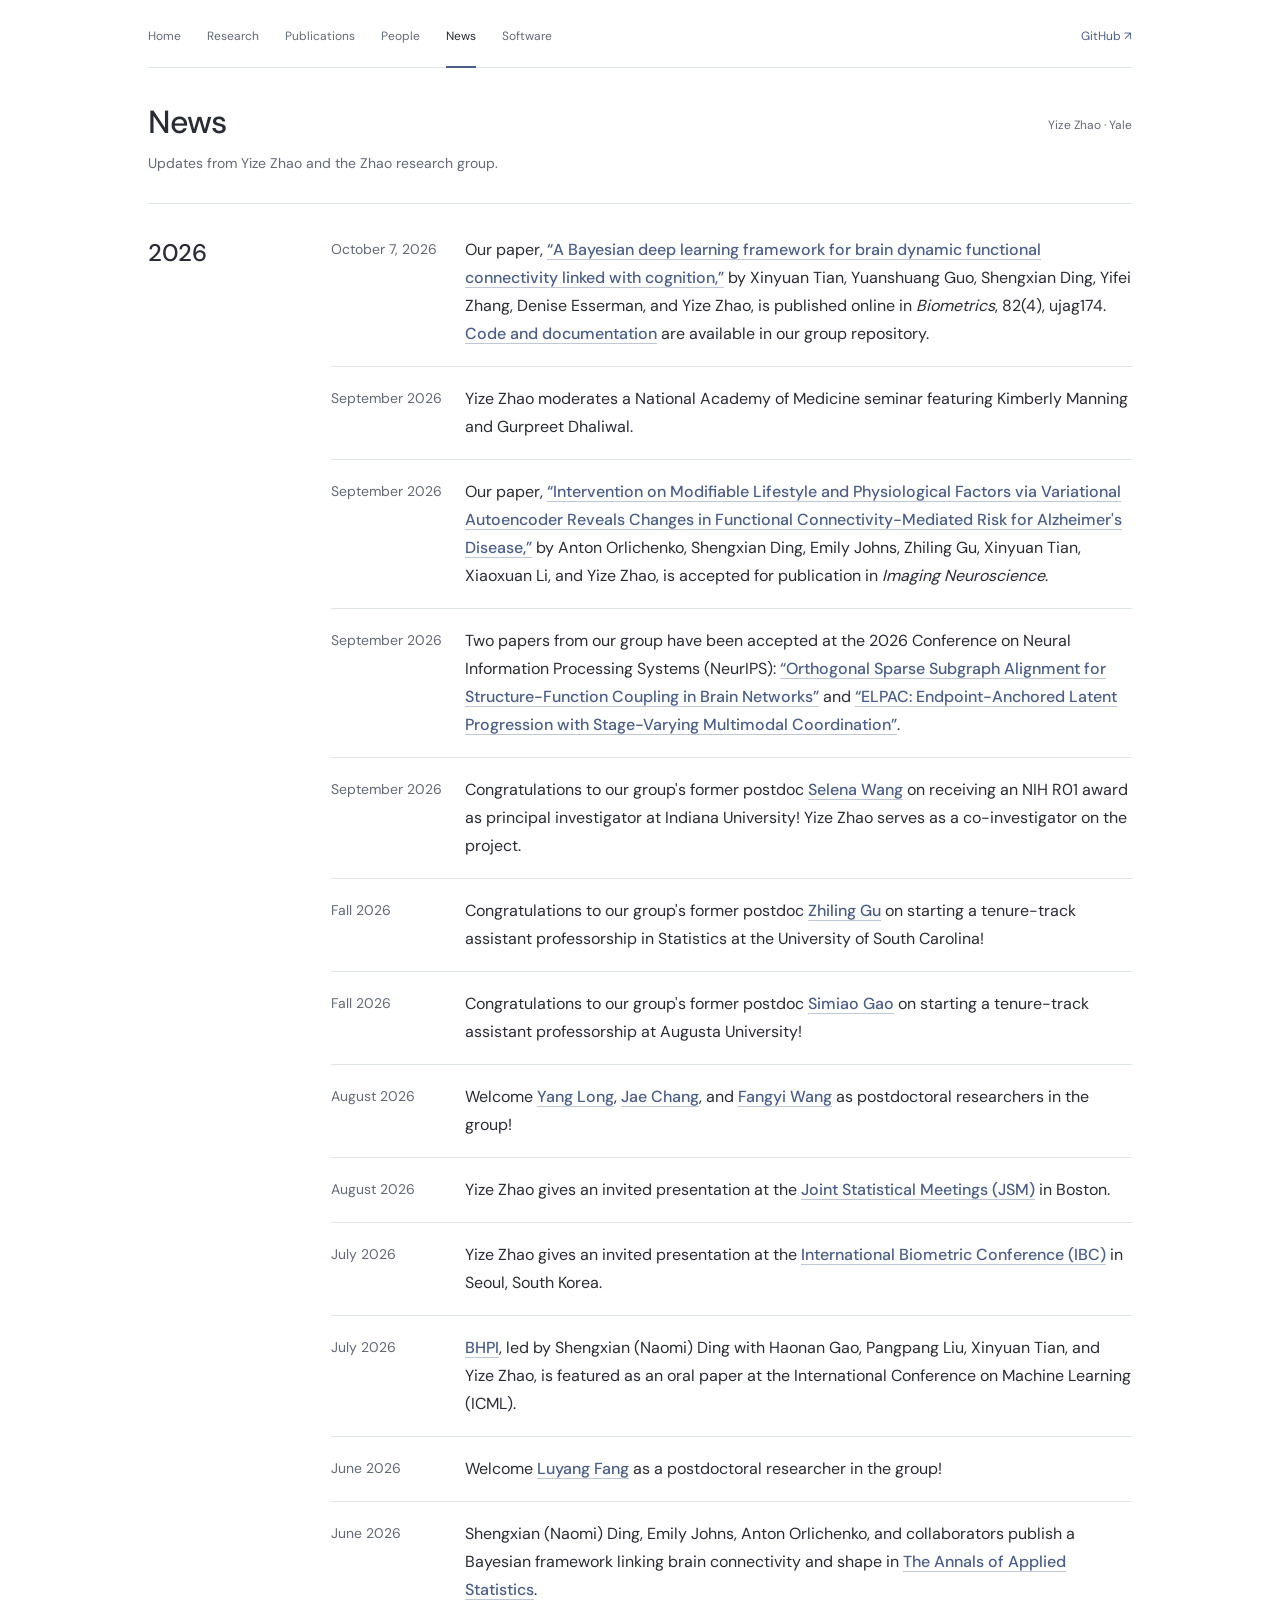
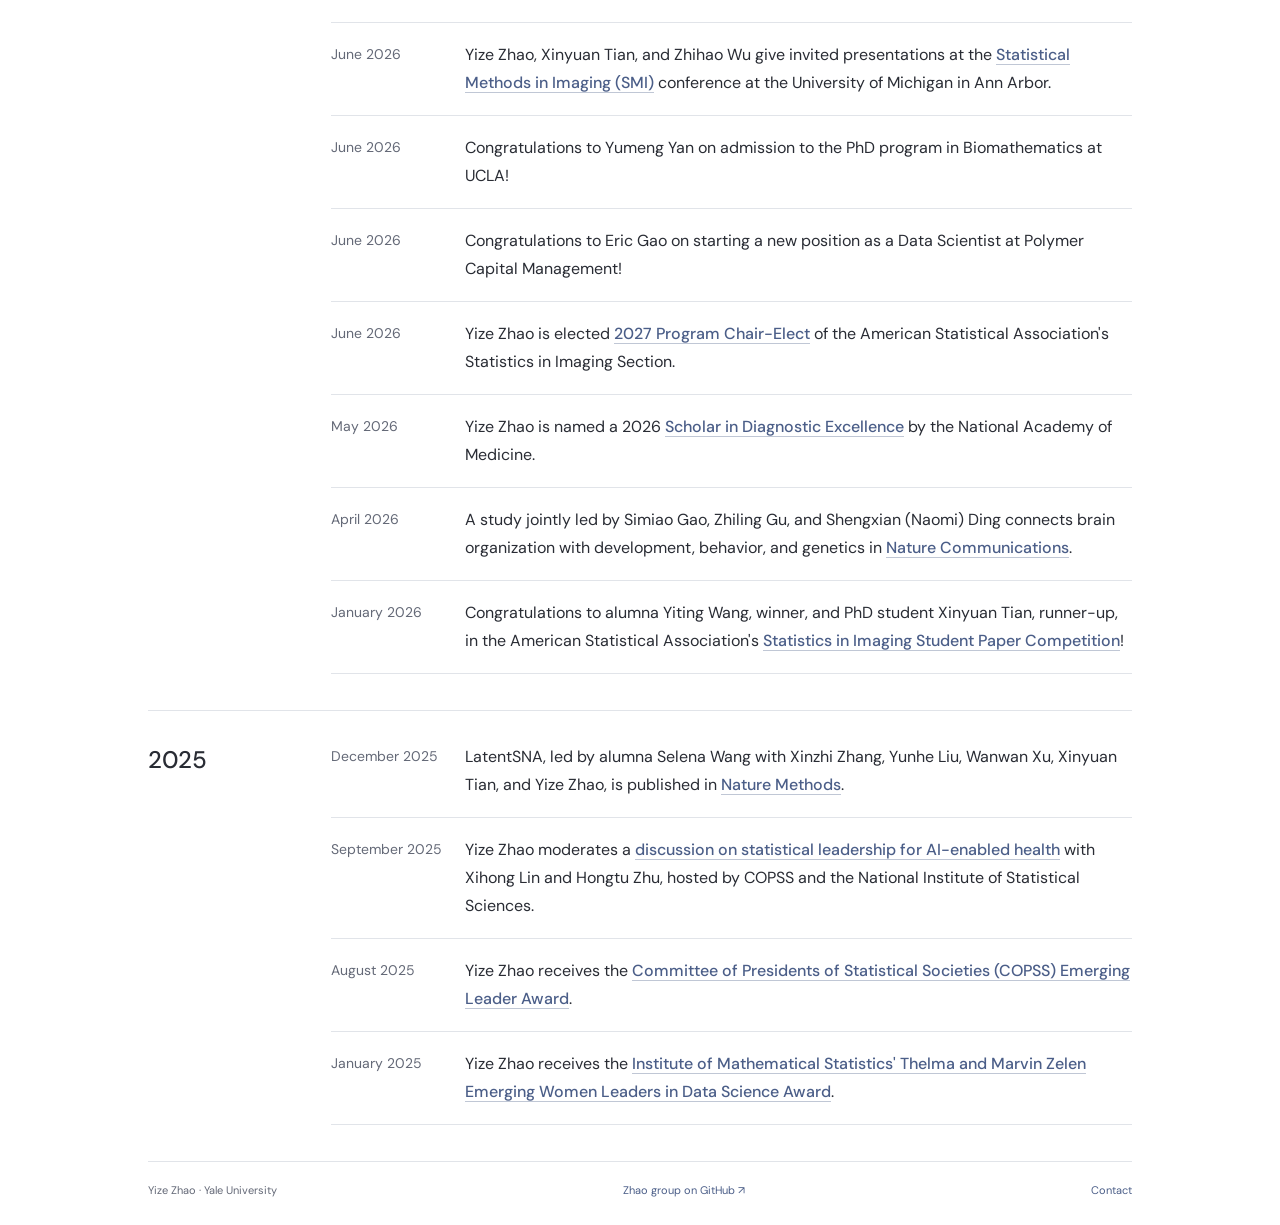
==== commit c347ab8d: "Remove superseded Biometrics acceptance announcement" ====
--- a/news/index.html
+++ b/news/index.html
@@ -39,7 +39,6 @@
 <li id="nam-cognition-clinical-reasoning-2026"><time datetime="2026-09">September 2026</time><p>Yize Zhao moderates a National Academy of Medicine seminar featuring Kimberly Manning and Gurpreet Dhaliwal.</p></li>
 <li id="imag-acceptance-2026"><time datetime="2026-09">September 2026</time><p>Our paper, <a href="/publications/#orlichenko-imaging-neuroscience-2026">“Intervention on Modifiable Lifestyle and Physiological Factors via Variational Autoencoder Reveals Changes in Functional Connectivity-Mediated Risk for Alzheimer's Disease,”</a> by Anton Orlichenko, Shengxian Ding, Emily Johns, Zhiling Gu, Xinyuan Tian, Xiaoxuan Li, and Yize Zhao, is accepted for publication in <em>Imaging Neuroscience</em>.</p></li>
 <li id="neurips-2026"><time datetime="2026-09">September 2026</time><p>Two papers from our group have been accepted at the 2026 Conference on Neural Information Processing Systems (NeurIPS): <a href="/publications/#gao-neurips-2026">“Orthogonal Sparse Subgraph Alignment for Structure-Function Coupling in Brain Networks”</a> and <a href="/publications/#ding-neurips-2026">“ELPAC: Endpoint-Anchored Latent Progression with Stage-Varying Multimodal Coordination”</a>.</p></li>
-<li><time datetime="2026-09">September 2026</time><p>Our paper, <a href="/publications/#tian-biometrics-2026">“A Bayesian deep learning framework for brain dynamic functional connectivity linked with cognition,”</a> by Xinyuan Tian, Yuanshuang Guo, Shengxian Ding, Yifei Zhang, Denise Esserman, and Yize Zhao, is accepted for publication in <em>Biometrics</em>.</p></li>
 <li><time datetime="2026-09">September 2026</time><p>Congratulations to our group's former postdoc <a href="https://selenashuowang.github.io/cv/" rel="noopener" target="_blank">Selena Wang</a> on receiving an NIH R01 award as principal investigator at Indiana University! Yize Zhao serves as a co-investigator on the project.</p></li>
 <li><time datetime="2026">Fall 2026</time><p>Congratulations to our group's former postdoc <a href="https://www.guzhiling.com/" rel="noopener" target="_blank">Zhiling Gu</a> on starting a tenure-track assistant professorship in Statistics at the University of South Carolina!</p></li>
 <li><time datetime="2026">Fall 2026</time><p>Congratulations to our group's former postdoc <a href="https://www.augusta.edu/sph/faculty" rel="noopener" target="_blank">Simiao Gao</a> on starting a tenure-track assistant professorship at Augusta University!</p></li>
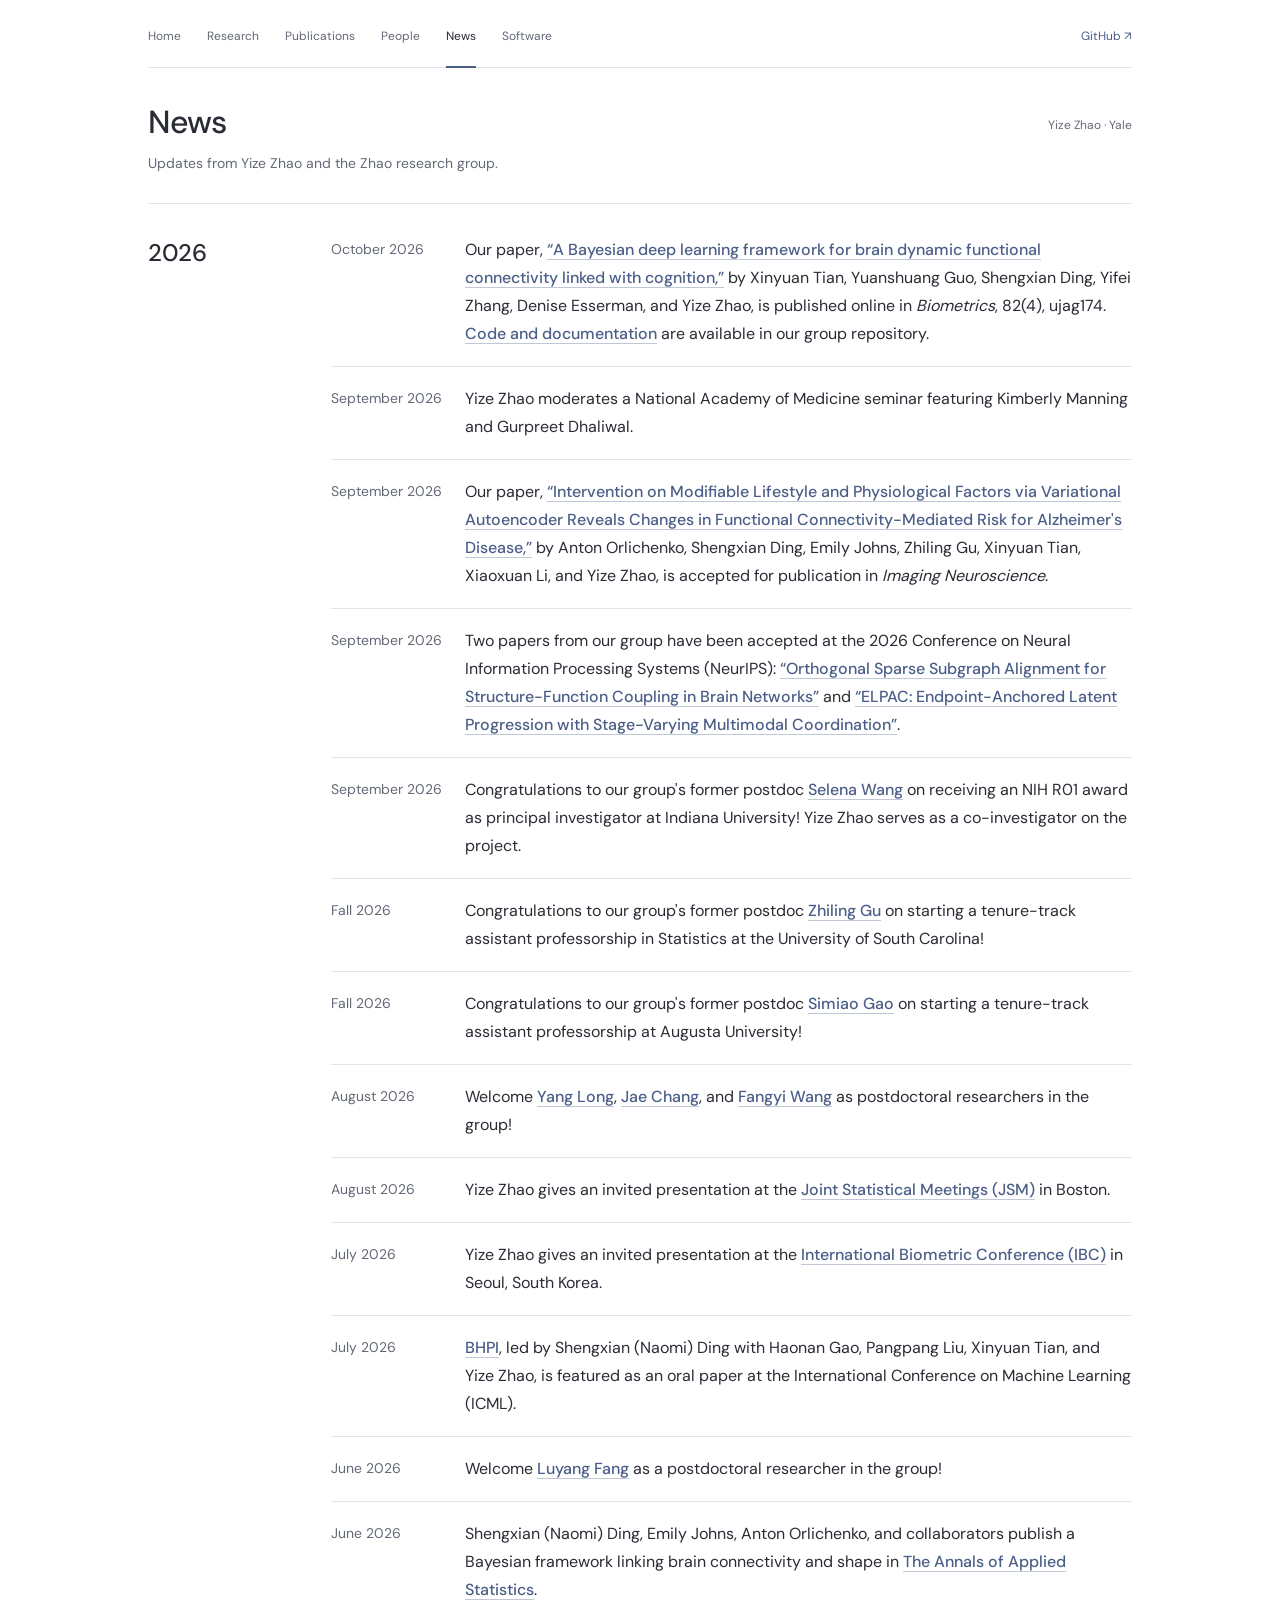
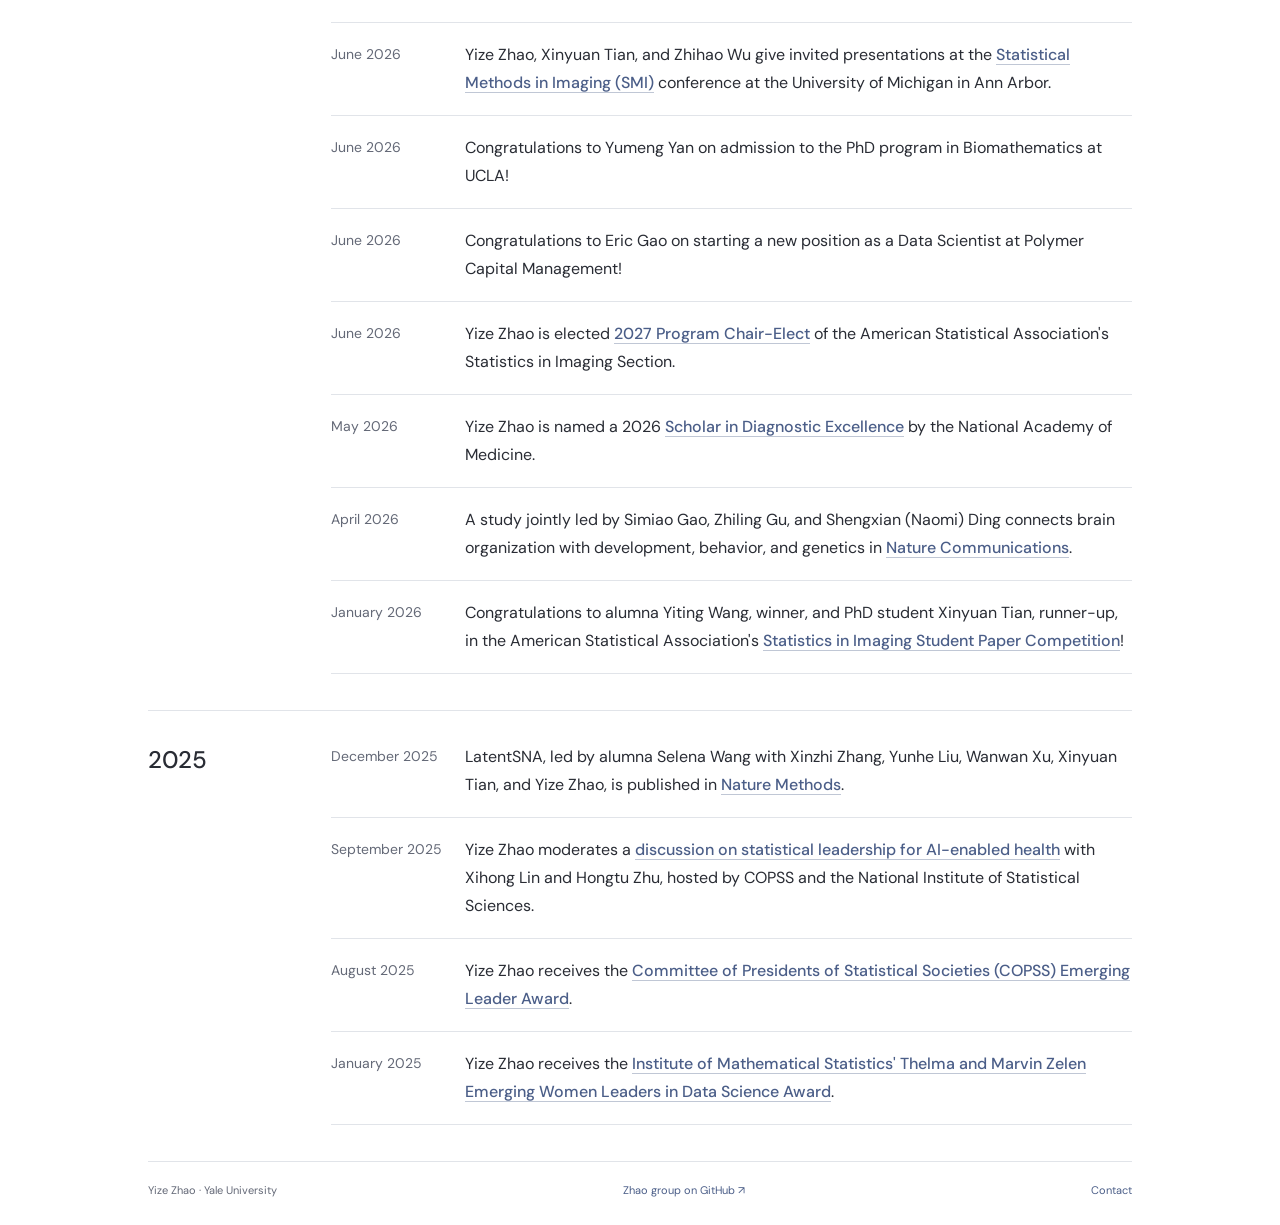
==== commit a524607e: "Display Biometrics news date as October 2026" ====
--- a/news/index.html
+++ b/news/index.html
@@ -35,7 +35,7 @@
 <header class="z-page-header"><div><h1 class="z-page-title">News</h1><p class="z-page-intro">Updates from Yize Zhao and the Zhao research group.</p></div><span class="z-page-byline">Yize Zhao · Yale</span></header>
 <section aria-labelledby="news-2026" class="z-section z-news">
 <div class="z-section-label"><h2 id="news-2026">2026</h2></div>
-<div class="z-news-content"><ol class="z-news-list"><li id="bstd-publication-2026"><time datetime="2026-10-07">October 7, 2026</time><p>Our paper, <a href="https://doi.org/10.1093/biomtc/ujag174" rel="noopener" target="_blank">“A Bayesian deep learning framework for brain dynamic functional connectivity linked with cognition,”</a> by Xinyuan Tian, Yuanshuang Guo, Shengxian Ding, Yifei Zhang, Denise Esserman, and Yize Zhao, is published online in <em>Biometrics</em>, 82(4), ujag174. <a href="https://github.com/Zhao-team/bayesian-dynamic-functional-connectivity" rel="noopener" target="_blank">Code and documentation</a> are available in our group repository.</p></li>
+<div class="z-news-content"><ol class="z-news-list"><li id="bstd-publication-2026"><time datetime="2026-10-07">October 2026</time><p>Our paper, <a href="https://doi.org/10.1093/biomtc/ujag174" rel="noopener" target="_blank">“A Bayesian deep learning framework for brain dynamic functional connectivity linked with cognition,”</a> by Xinyuan Tian, Yuanshuang Guo, Shengxian Ding, Yifei Zhang, Denise Esserman, and Yize Zhao, is published online in <em>Biometrics</em>, 82(4), ujag174. <a href="https://github.com/Zhao-team/bayesian-dynamic-functional-connectivity" rel="noopener" target="_blank">Code and documentation</a> are available in our group repository.</p></li>
 <li id="nam-cognition-clinical-reasoning-2026"><time datetime="2026-09">September 2026</time><p>Yize Zhao moderates a National Academy of Medicine seminar featuring Kimberly Manning and Gurpreet Dhaliwal.</p></li>
 <li id="imag-acceptance-2026"><time datetime="2026-09">September 2026</time><p>Our paper, <a href="/publications/#orlichenko-imaging-neuroscience-2026">“Intervention on Modifiable Lifestyle and Physiological Factors via Variational Autoencoder Reveals Changes in Functional Connectivity-Mediated Risk for Alzheimer's Disease,”</a> by Anton Orlichenko, Shengxian Ding, Emily Johns, Zhiling Gu, Xinyuan Tian, Xiaoxuan Li, and Yize Zhao, is accepted for publication in <em>Imaging Neuroscience</em>.</p></li>
 <li id="neurips-2026"><time datetime="2026-09">September 2026</time><p>Two papers from our group have been accepted at the 2026 Conference on Neural Information Processing Systems (NeurIPS): <a href="/publications/#gao-neurips-2026">“Orthogonal Sparse Subgraph Alignment for Structure-Function Coupling in Brain Networks”</a> and <a href="/publications/#ding-neurips-2026">“ELPAC: Endpoint-Anchored Latent Progression with Stage-Varying Multimodal Coordination”</a>.</p></li>
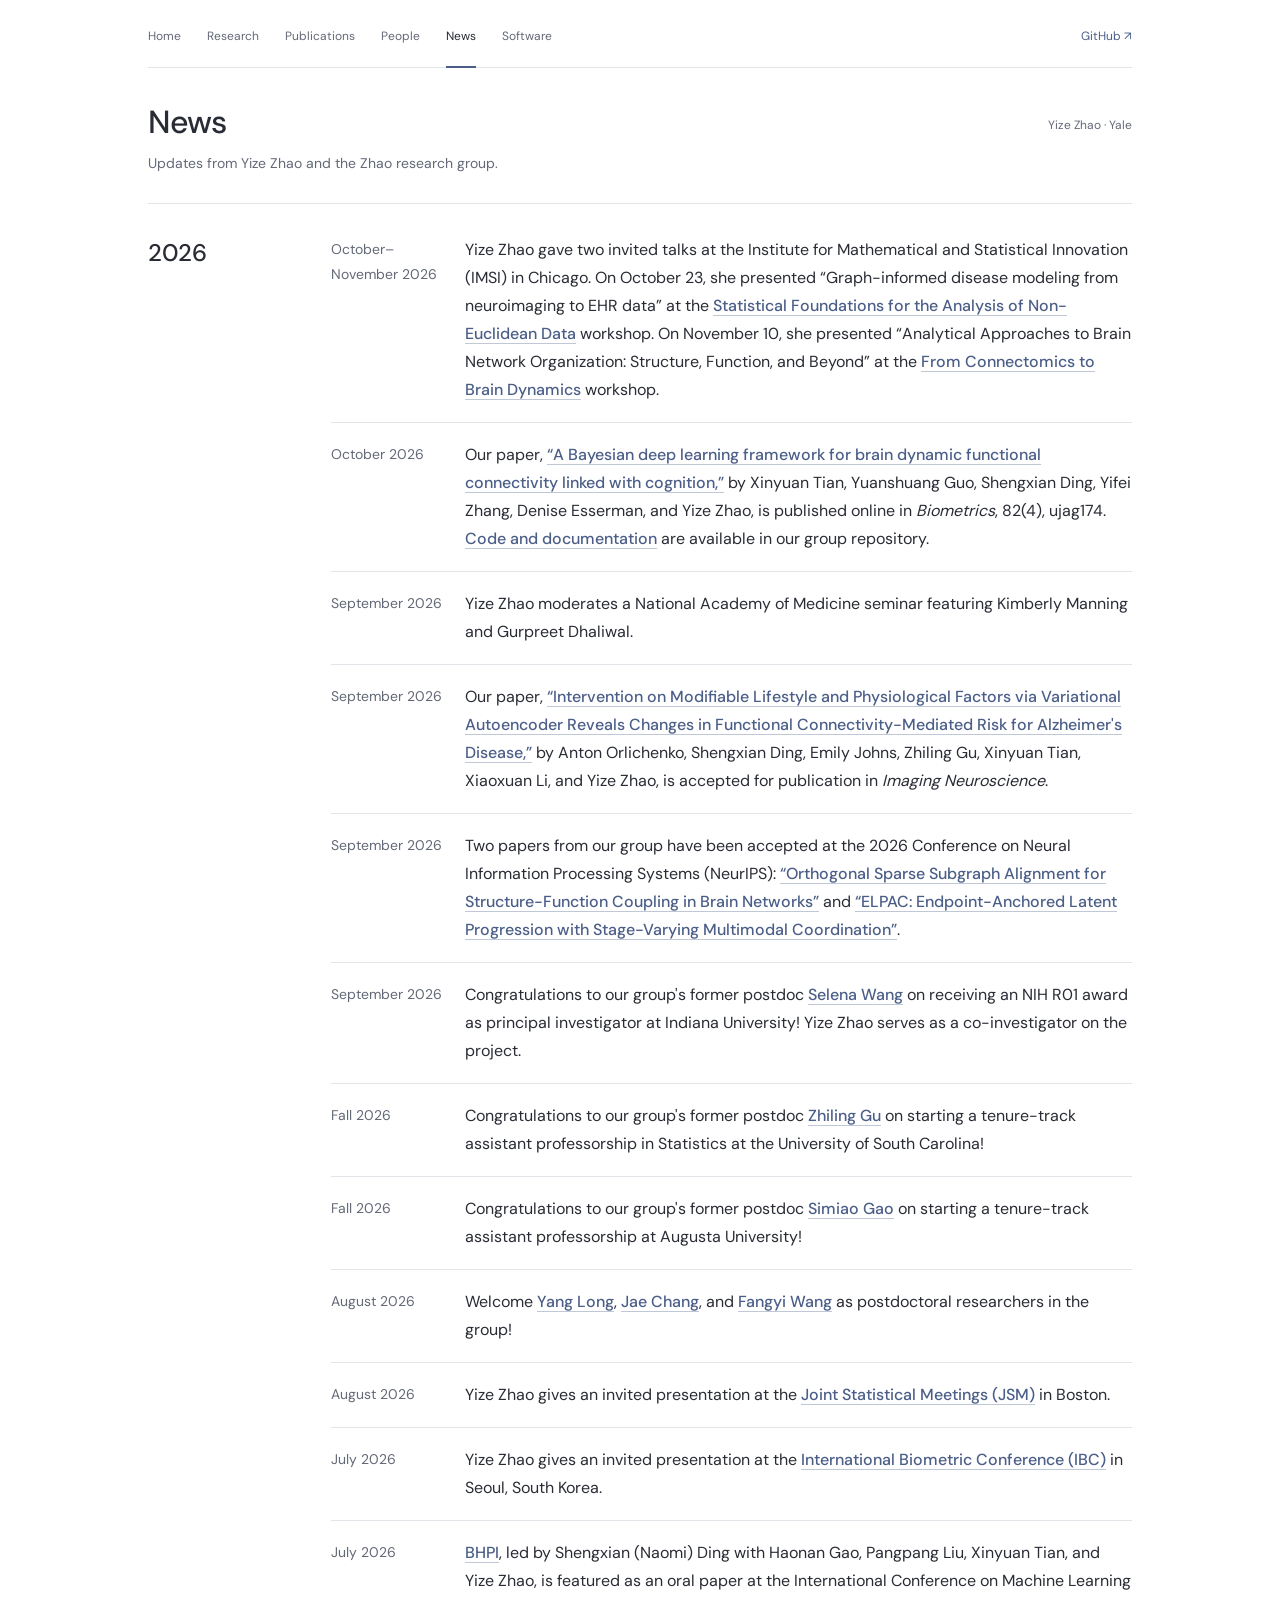
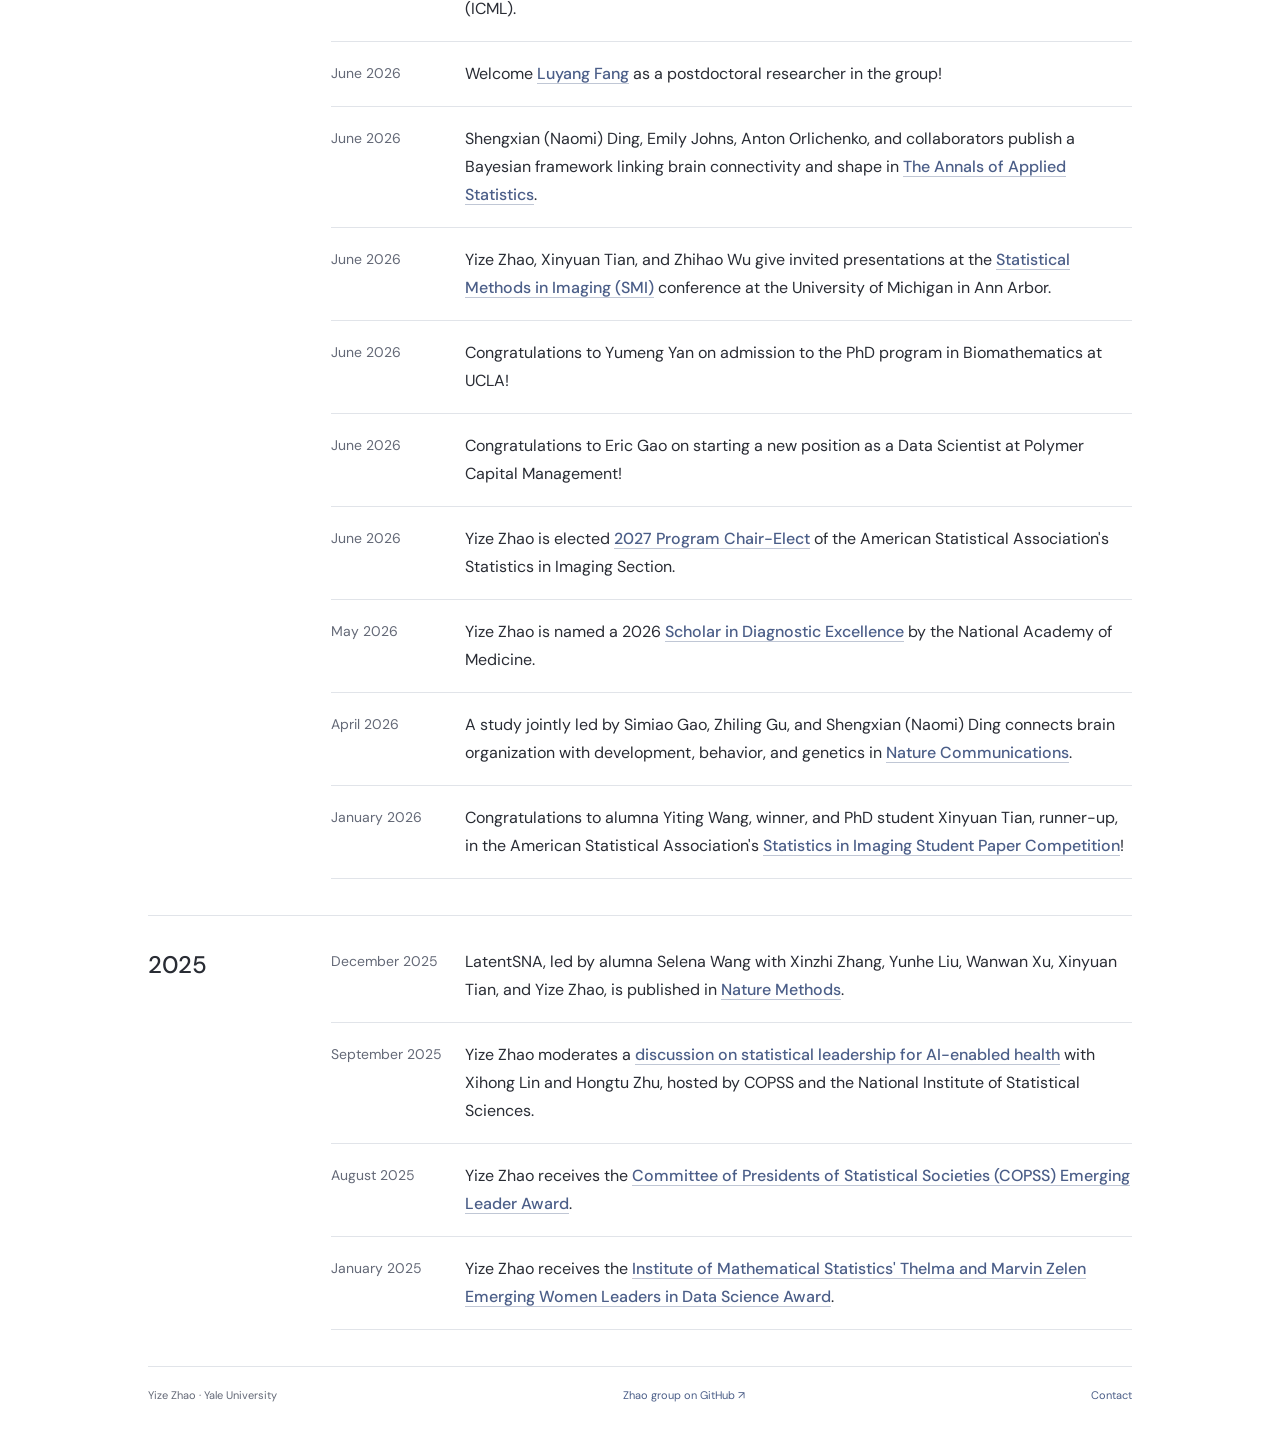
==== commit 9c583a94: "Update research, publications, news, and group roster" ====
--- a/news/index.html
+++ b/news/index.html
@@ -35,7 +35,8 @@
 <header class="z-page-header"><div><h1 class="z-page-title">News</h1><p class="z-page-intro">Updates from Yize Zhao and the Zhao research group.</p></div><span class="z-page-byline">Yize Zhao · Yale</span></header>
 <section aria-labelledby="news-2026" class="z-section z-news">
 <div class="z-section-label"><h2 id="news-2026">2026</h2></div>
-<div class="z-news-content"><ol class="z-news-list"><li id="bstd-publication-2026"><time datetime="2026-10-07">October 2026</time><p>Our paper, <a href="https://doi.org/10.1093/biomtc/ujag174" rel="noopener" target="_blank">“A Bayesian deep learning framework for brain dynamic functional connectivity linked with cognition,”</a> by Xinyuan Tian, Yuanshuang Guo, Shengxian Ding, Yifei Zhang, Denise Esserman, and Yize Zhao, is published online in <em>Biometrics</em>, 82(4), ujag174. <a href="https://github.com/Zhao-team/bayesian-dynamic-functional-connectivity" rel="noopener" target="_blank">Code and documentation</a> are available in our group repository.</p></li>
+<div class="z-news-content"><ol class="z-news-list"><li id="imsi-invited-talks-2026"><time datetime="2026-11">October–November 2026</time><p>Yize Zhao gave two invited talks at the Institute for Mathematical and Statistical Innovation (IMSI) in Chicago. On October 23, she presented “Graph-informed disease modeling from neuroimaging to EHR data” at the <a href="https://www.imsi.institute/activities/statistical-foundations-for-the-analysis-of-non-euclidean-data/" rel="noopener" target="_blank">Statistical Foundations for the Analysis of Non-Euclidean Data</a> workshop. On November 10, she presented “Analytical Approaches to Brain Network Organization: Structure, Function, and Beyond” at the <a href="https://www.imsi.institute/activities/from-connectomics-to-brain-dynamics-ordinary-differential-equations-and-beyond/" rel="noopener" target="_blank">From Connectomics to Brain Dynamics</a> workshop.</p></li>
+<li id="bstd-publication-2026"><time datetime="2026-10-07">October 2026</time><p>Our paper, <a href="https://doi.org/10.1093/biomtc/ujag174" rel="noopener" target="_blank">“A Bayesian deep learning framework for brain dynamic functional connectivity linked with cognition,”</a> by Xinyuan Tian, Yuanshuang Guo, Shengxian Ding, Yifei Zhang, Denise Esserman, and Yize Zhao, is published online in <em>Biometrics</em>, 82(4), ujag174. <a href="https://github.com/Zhao-team/bayesian-dynamic-functional-connectivity" rel="noopener" target="_blank">Code and documentation</a> are available in our group repository.</p></li>
 <li id="nam-cognition-clinical-reasoning-2026"><time datetime="2026-09">September 2026</time><p>Yize Zhao moderates a National Academy of Medicine seminar featuring Kimberly Manning and Gurpreet Dhaliwal.</p></li>
 <li id="imag-acceptance-2026"><time datetime="2026-09">September 2026</time><p>Our paper, <a href="/publications/#orlichenko-imaging-neuroscience-2026">“Intervention on Modifiable Lifestyle and Physiological Factors via Variational Autoencoder Reveals Changes in Functional Connectivity-Mediated Risk for Alzheimer's Disease,”</a> by Anton Orlichenko, Shengxian Ding, Emily Johns, Zhiling Gu, Xinyuan Tian, Xiaoxuan Li, and Yize Zhao, is accepted for publication in <em>Imaging Neuroscience</em>.</p></li>
 <li id="neurips-2026"><time datetime="2026-09">September 2026</time><p>Two papers from our group have been accepted at the 2026 Conference on Neural Information Processing Systems (NeurIPS): <a href="/publications/#gao-neurips-2026">“Orthogonal Sparse Subgraph Alignment for Structure-Function Coupling in Brain Networks”</a> and <a href="/publications/#ding-neurips-2026">“ELPAC: Endpoint-Anchored Latent Progression with Stage-Varying Multimodal Coordination”</a>.</p></li>
--- a/assets/site.css
+++ b/assets/site.css
@@ -278,3 +278,6 @@
 @container(max-width:520px){#zhao-people-scope .z-news-list>li{grid-template-columns:1fr;gap:5px;padding:18px 0}#zhao-people-scope .z-news-list p{font-size:15px}#zhao-people-scope .z-news-list time{font-size:14px}}
 
 #zhao-people-scope{color-scheme:light dark;width:100%;min-width:0}
+
+#zhao-people-scope [data-panel="research"] .z-research h2{font-size:22px;letter-spacing:-.6px}
+#zhao-people-scope .z-theme-summary{max-width:670px;margin:8px 0 16px;color:var(--z-muted)}
